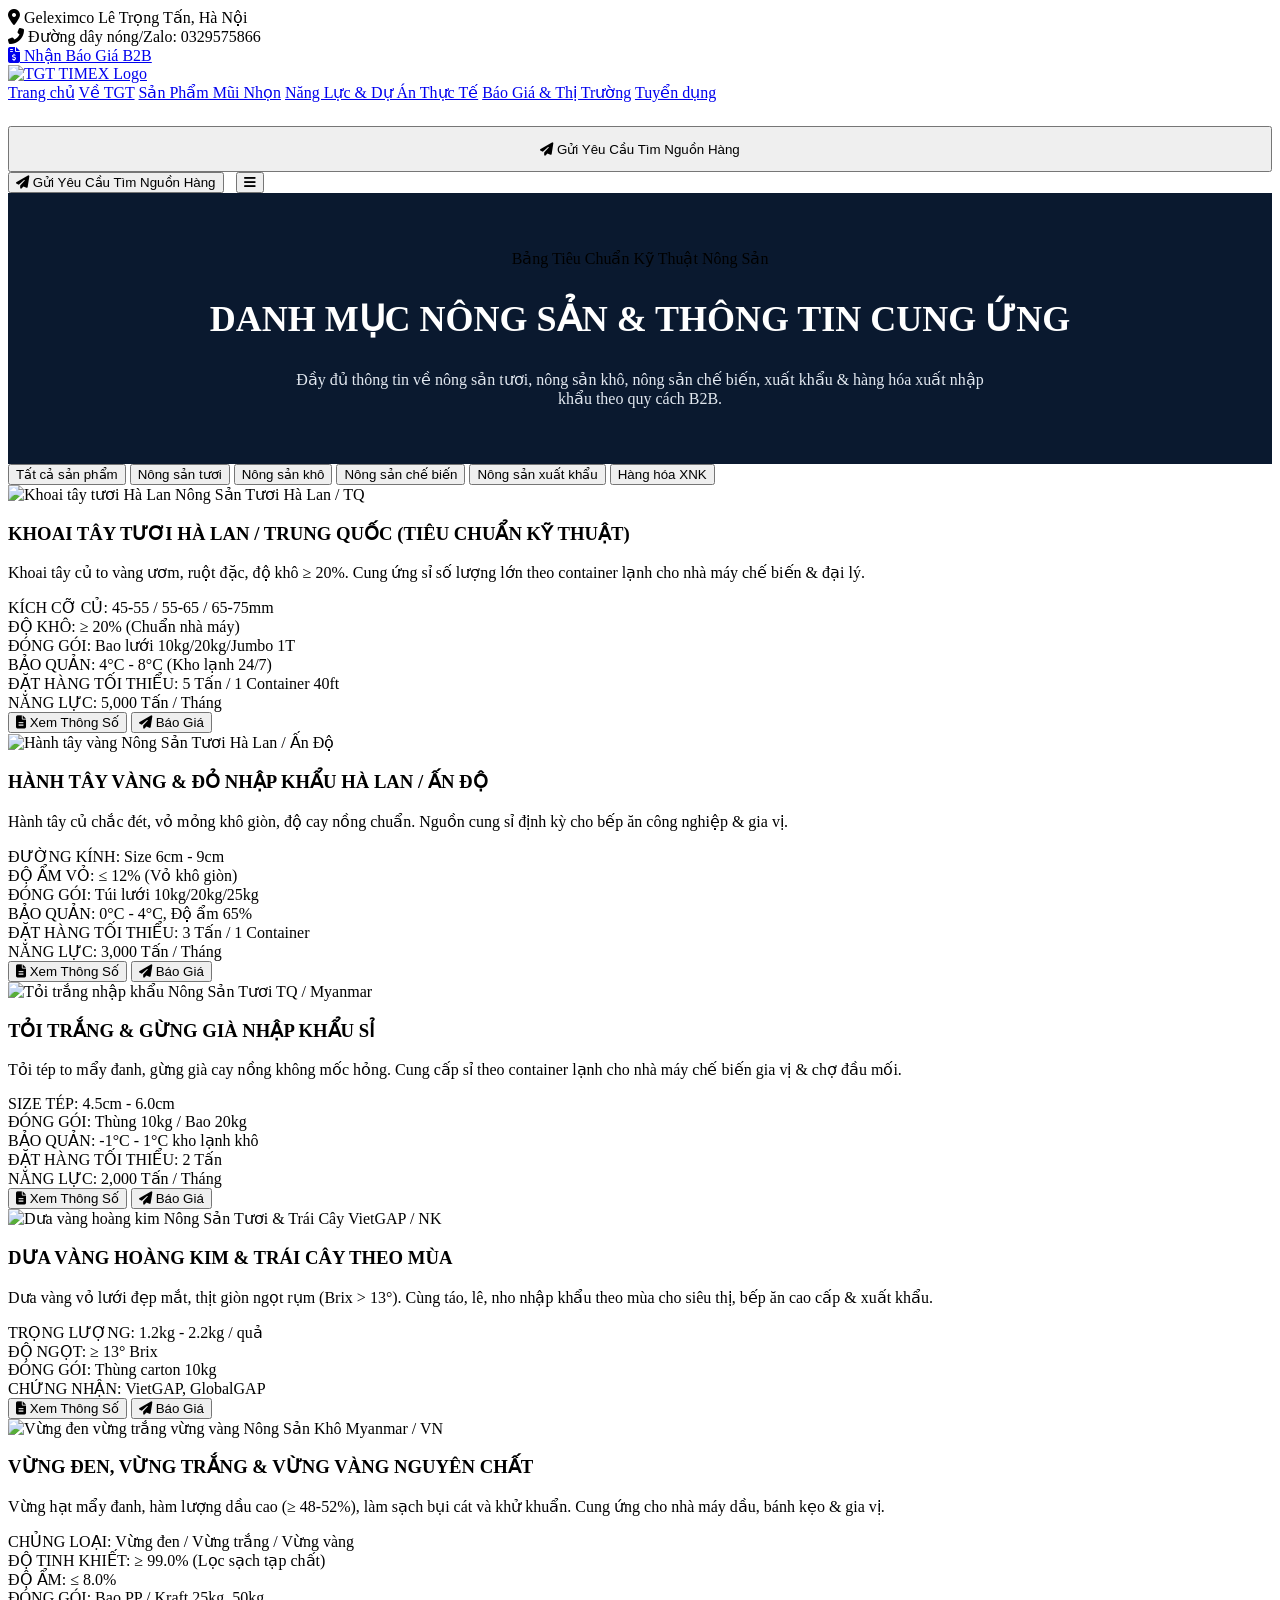
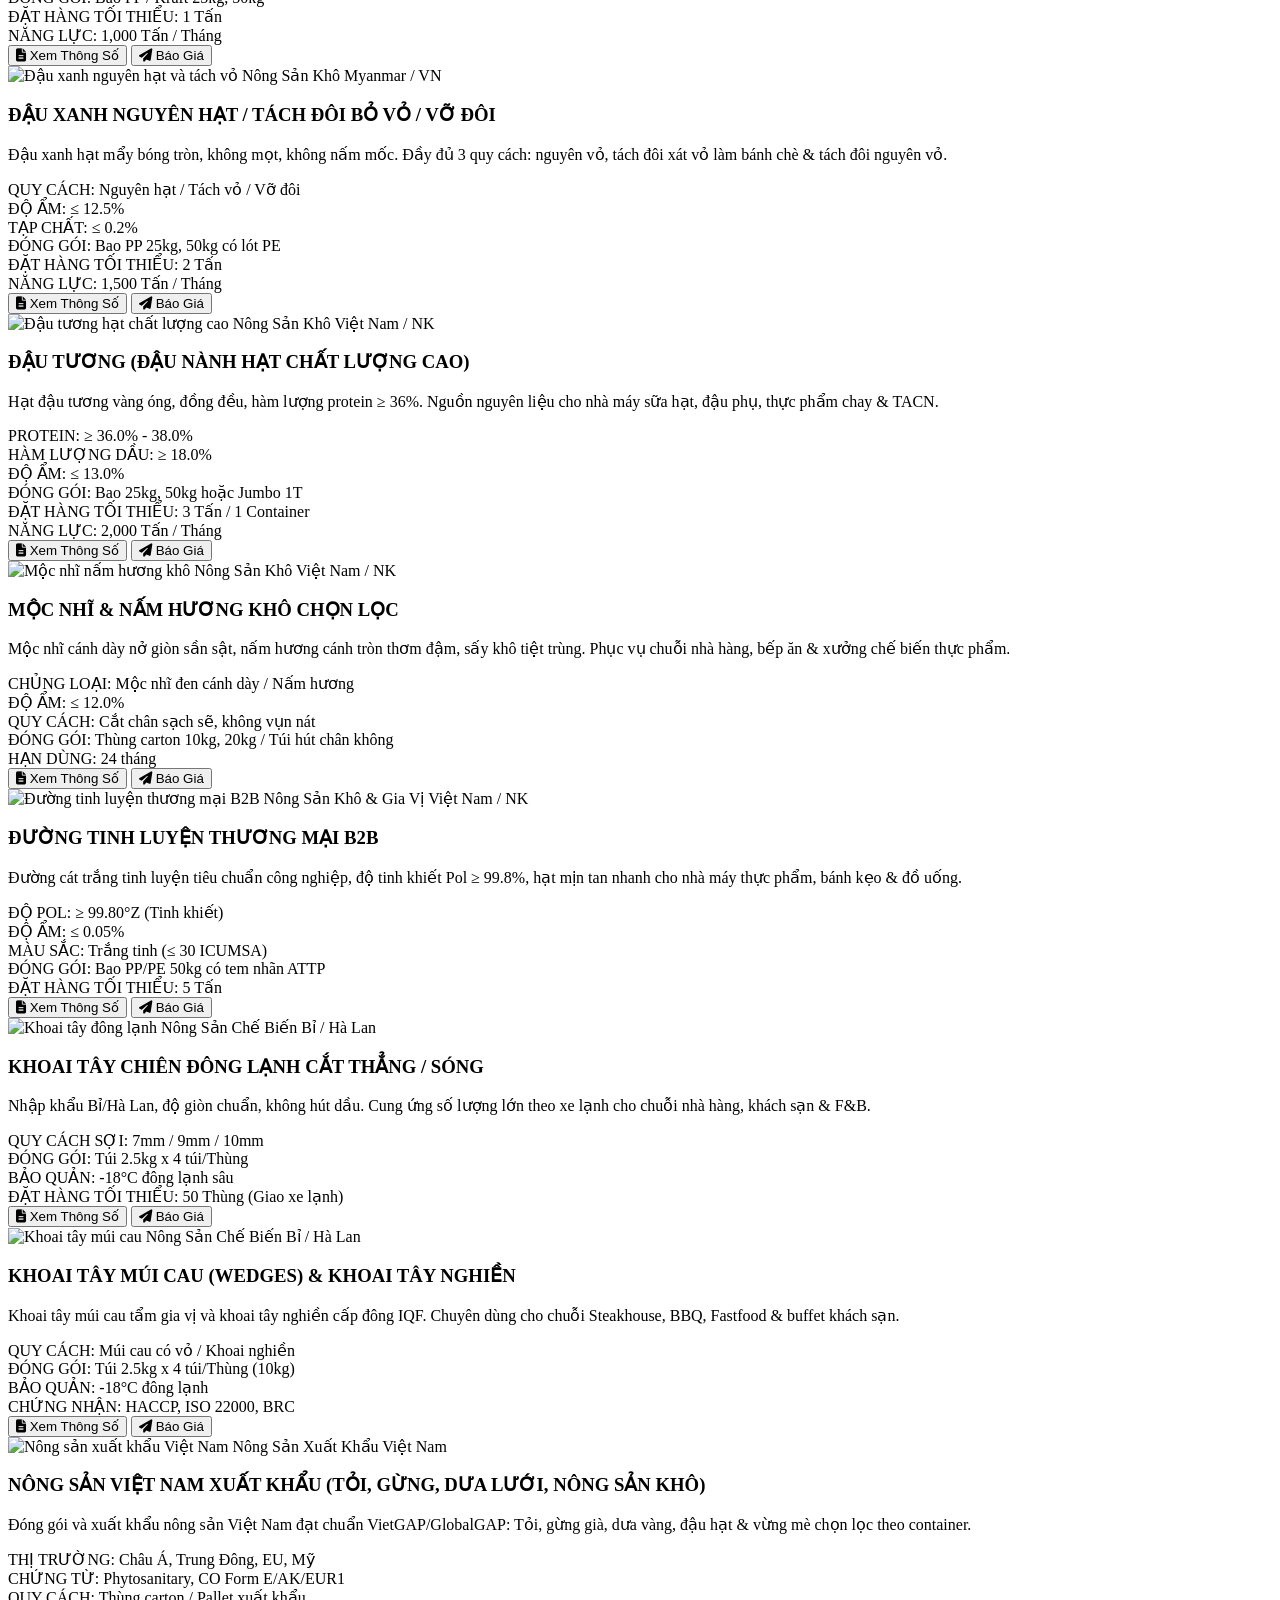
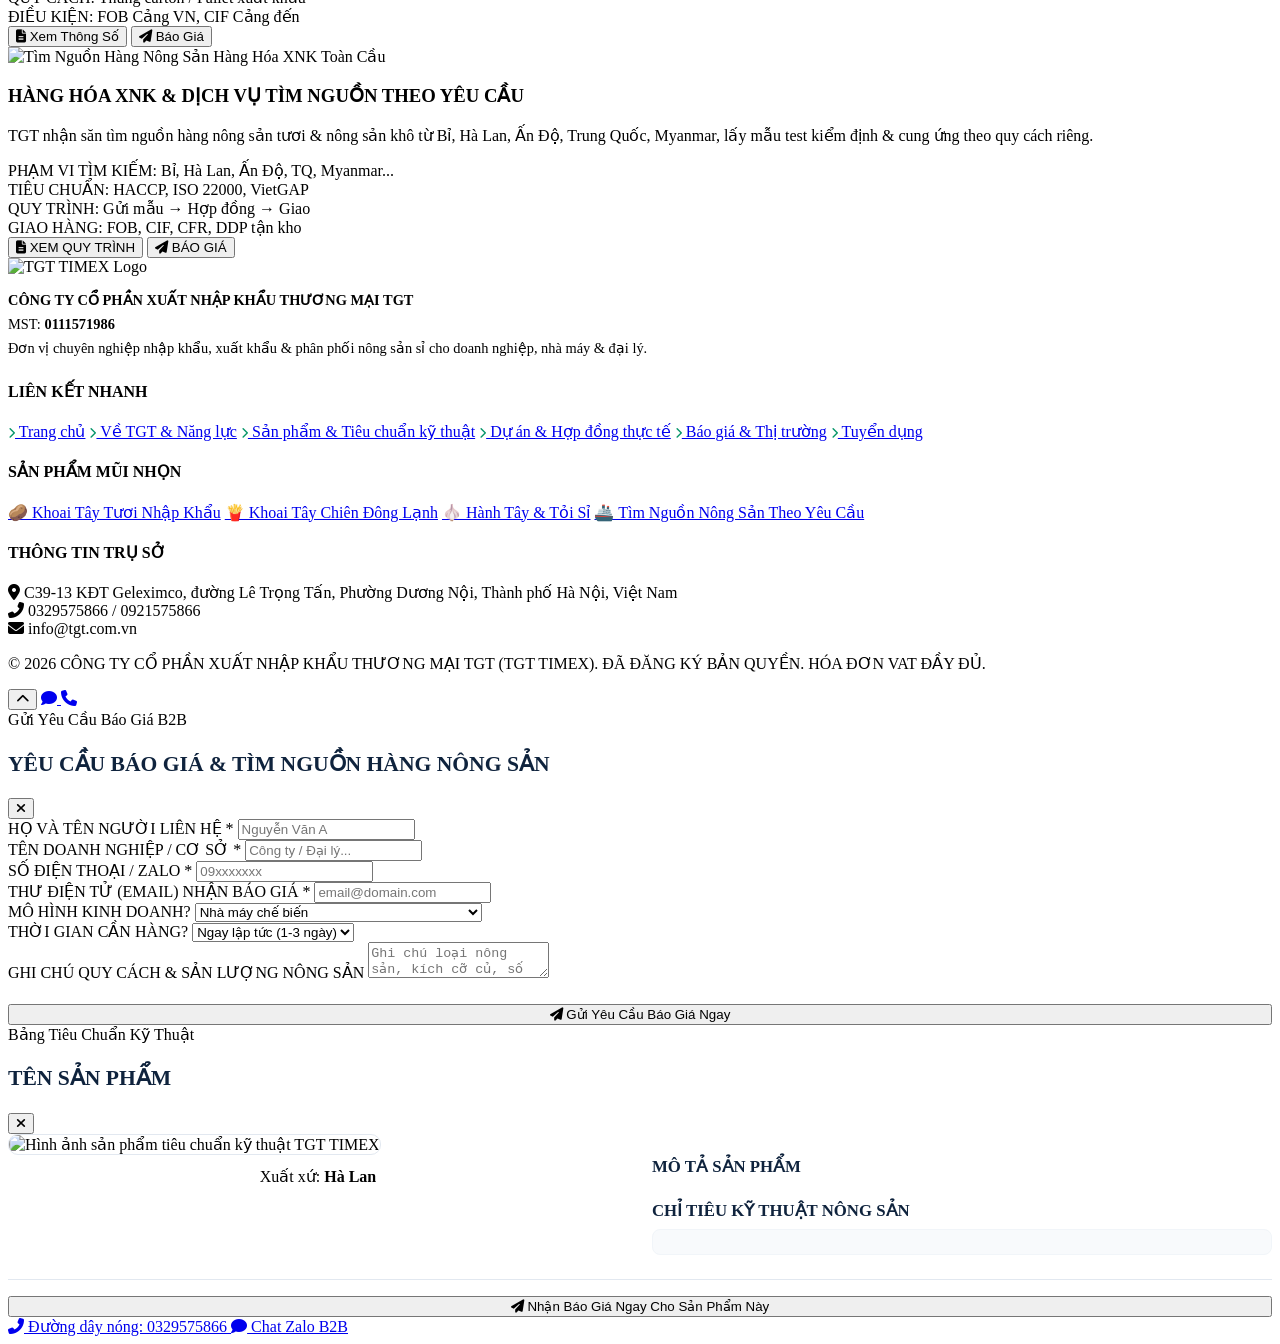
==== theme/san-pham.html @ a8a42fa1 "feat(branding): update official tax code 0111571986, company address, and bank account" ====
<!DOCTYPE html>
<html lang="vi">
<head>
    <meta charset="UTF-8">
    <meta name="viewport" content="width=device-width, initial-scale=1.0">
    <title>Danh mục nông sản B2B & Tiêu chuẩn kỹ thuật - TGT TIMEX</title>
    <meta name="description" content="Danh mục nông sản B2B TGT TIMEX: Khoai tây tươi Hà Lan/Trung Quốc, Khoai tây đông lạnh Bỉ, Hành tây Ấn Độ, Tỏi Myanmar & Dịch vụ tìm nguồn nông sản theo quy cách.">
    
    <!-- Google Fonts & FontAwesome -->
    <link rel="preconnect" href="https://fonts.googleapis.com">
    <link rel="preconnect" href="https://fonts.gstatic.com" crossorigin>
    <link href="https://fonts.googleapis.com/css2?family=Plus+Jakarta+Sans:wght@400;500;600;700;800&display=swap" rel="stylesheet">
    <link rel="stylesheet" href="https://cdnjs.cloudflare.com/ajax/libs/font-awesome/6.4.0/css/all.min.css">
    
    <link rel="stylesheet" href="assets/css/main.css?v=2.2.0">
</head>
<body>

        <!-- TOP ANNOUNCEMENT BAR -->
    <div class="top-bar">
        <div class="container">
            <div class="top-bar-info">
                <div class="top-bar-info-item">
                    <i class="fas fa-location-dot"></i>
                    <span>Geleximco Lê Trọng Tấn, Hà Nội</span>
                </div>
                <div class="top-bar-info-item">
                    <i class="fas fa-phone-alt"></i>
                    <span>Đường dây nóng/Zalo: 0329575866</span>
                </div>
            </div>
            <div class="top-bar-actions">
                <a href="#" class="top-bar-rfq-link trigger-rfq-modal">
                    <i class="fas fa-file-invoice-dollar"></i> Nhận Báo Giá B2B
                </a>
            </div>
        </div>
    </div>

    <!-- HEADER NAV -->
    <header class="header-nav">
        <div class="container">
            <div class="nav-wrapper">
                <a href="./" class="brand-logo">
                    <img src="assets/images/logo-tgt.png" alt="TGT TIMEX Logo" class="brand-logo-img">
                </a>

                <nav class="nav-menu">
                    <a href="./" class="nav-link">Trang chủ</a>
                    <a href="gioi-thieu.html" class="nav-link">Về TGT</a>
                    <a href="san-pham.html" class="nav-link active">Sản Phẩm Mũi Nhọn</a>
                    <a href="du-an.html" class="nav-link">Năng Lực & Dự Án Thực Tế</a>
                    <a href="tin-tuc.html" class="nav-link">Báo Giá & Thị Trường</a>
                    <a href="tuyen-dung.html" class="nav-link">Tuyển dụng</a>
                    <div class="mobile-only-btn" style="margin-top:1.5rem; width:100%;">
                        <button class="btn btn-primary trigger-rfq-modal" style="width:100%; padding:0.85rem;">
                            <i class="fas fa-paper-plane"></i> Gửi Yêu Cầu Tìm Nguồn Hàng
                        </button>
                    </div>
                </nav>

                <div class="nav-right-actions" style="display:flex; align-items:center; gap:0.75rem;">
                    <button class="btn btn-primary btn-sm trigger-rfq-modal">
                        <i class="fas fa-paper-plane"></i> Gửi Yêu Cầu Tìm Nguồn Hàng
                    </button>
                    <button class="mobile-toggle" aria-label="Open Menu">
                        <i class="fas fa-bars"></i>
                    </button>
                </div>
            </div>
        </div>
    </header>

    <!-- PAGE TITLE BANNER -->
    <section class="hero-section" style="padding:3.5rem 0; background-color:#0A192F;">
        <div class="hero-bg-overlay" style="opacity:0.4;"></div>
        <div class="container" style="position:relative; z-index:2; text-align:center;">
            <span class="badge badge-orange mb-2">Bảng Tiêu Chuẩn Kỹ Thuật Nông Sản</span>
            <h1 style="font-size:2.25rem; color:white;">DANH MỤC NÔNG SẢN & THÔNG TIN CUNG ỨNG</h1>
            <p style="color:#E2E8F0; max-width:720px; margin:0.5rem auto 0 auto;">Đầy đủ thông tin về nông sản tươi, nông sản khô, nông sản chế biến, xuất khẩu & hàng hóa xuất nhập khẩu theo quy cách B2B.</p>
        </div>
    </section>

    <!-- PRODUCT CATALOG WITH DATA SHEETS -->
    <section class="section-padding bg-white">
        <div class="container">
            <div class="filter-tabs">
                <button class="filter-btn active" data-filter="all">Tất cả sản phẩm</button>
                <button class="filter-btn" data-filter="nong-san-tuoi">Nông sản tươi</button>
                <button class="filter-btn" data-filter="nong-san-kho">Nông sản khô</button>
                <button class="filter-btn" data-filter="nong-san-che-bien">Nông sản chế biến</button>
                <button class="filter-btn" data-filter="nong-san-xuat-khau">Nông sản xuất khẩu</button>
                <button class="filter-btn" data-filter="hang-hoa-xnk">Hàng hóa XNK</button>
            </div>

            <div class="product-grid">
                <!-- Product 1: Khoai tây tươi -->
                <div class="product-card" data-category="nong-san-tuoi">
                    <div class="product-img-wrapper">
                        <img src="assets/images/fresh_produce.png" alt="Khoai tây tươi Hà Lan">
                        <span class="product-category-tag">Nông Sản Tươi</span>
                        <span class="product-origin-badge">Hà Lan / TQ</span>
                    </div>
                    <div class="product-content">
                        <h3 class="product-title">KHOAI TÂY TƯƠI HÀ LAN / TRUNG QUỐC (TIÊU CHUẨN KỸ THUẬT)</h3>
                        <p class="product-desc">Khoai tây củ to vàng ươm, ruột đặc, độ khô ≥ 20%. Cung ứng sỉ số lượng lớn theo container lạnh cho nhà máy chế biến & đại lý.</p>
                        
                        <div class="product-specs-list">
                            <div class="product-spec-item"><label>KÍCH CỠ CỦ:</label> <span>45-55 / 55-65 / 65-75mm</span></div>
                            <div class="product-spec-item"><label>ĐỘ KHÔ:</label> <span>≥ 20% (Chuẩn nhà máy)</span></div>
                            <div class="product-spec-item"><label>ĐÓNG GÓI:</label> <span>Bao lưới 10kg/20kg/Jumbo 1T</span></div>
                            <div class="product-spec-item"><label>BẢO QUẢN:</label> <span>4°C - 8°C (Kho lạnh 24/7)</span></div>
                            <div class="product-spec-item"><label>ĐẶT HÀNG TỐI THIỂU:</label> <span>5 Tấn / 1 Container 40ft</span></div>
                            <div class="product-spec-item"><label>NĂNG LỰC:</label> <span>5,000 Tấn / Tháng</span></div>
                        </div>

                        <div class="product-actions">
                            <button class="btn btn-outline-navy btn-sm btn-quickview" data-product="potato-fresh" style="flex:1;">
                                <i class="fas fa-file-lines"></i> Xem Thông Số
                            </button>
                            <button class="btn btn-primary btn-sm trigger-rfq-modal" data-product-name="Khoai Tây Tươi Hà Lan / Trung Quốc" style="flex:1;">
                                <i class="fas fa-paper-plane"></i> Báo Giá
                            </button>
                        </div>
                    </div>
                </div>

                <!-- Product 2: Hành tây -->
                <div class="product-card" data-category="nong-san-tuoi">
                    <div class="product-img-wrapper">
                        <img src="assets/images/fresh_produce.png" alt="Hành tây vàng">
                        <span class="product-category-tag">Nông Sản Tươi</span>
                        <span class="product-origin-badge">Hà Lan / Ấn Độ</span>
                    </div>
                    <div class="product-content">
                        <h3 class="product-title">HÀNH TÂY VÀNG & ĐỎ NHẬP KHẨU HÀ LAN / ẤN ĐỘ</h3>
                        <p class="product-desc">Hành tây củ chắc đét, vỏ mỏng khô giòn, độ cay nồng chuẩn. Nguồn cung sỉ định kỳ cho bếp ăn công nghiệp & gia vị.</p>
                        
                        <div class="product-specs-list">
                            <div class="product-spec-item"><label>ĐƯỜNG KÍNH:</label> <span>Size 6cm - 9cm</span></div>
                            <div class="product-spec-item"><label>ĐỘ ẨM VỎ:</label> <span>≤ 12% (Vỏ khô giòn)</span></div>
                            <div class="product-spec-item"><label>ĐÓNG GÓI:</label> <span>Túi lưới 10kg/20kg/25kg</span></div>
                            <div class="product-spec-item"><label>BẢO QUẢN:</label> <span>0°C - 4°C, Độ ẩm 65%</span></div>
                            <div class="product-spec-item"><label>ĐẶT HÀNG TỐI THIỂU:</label> <span>3 Tấn / 1 Container</span></div>
                            <div class="product-spec-item"><label>NĂNG LỰC:</label> <span>3,000 Tấn / Tháng</span></div>
                        </div>

                        <div class="product-actions">
                            <button class="btn btn-outline-navy btn-sm btn-quickview" data-product="onion-fresh" style="flex:1;">
                                <i class="fas fa-file-lines"></i> Xem Thông Số
                            </button>
                            <button class="btn btn-primary btn-sm trigger-rfq-modal" data-product-name="Hành Tây Vàng Hà Lan / Ấn Độ" style="flex:1;">
                                <i class="fas fa-paper-plane"></i> Báo Giá
                            </button>
                        </div>
                    </div>
                </div>

                <!-- Product 3: Tỏi & Gừng -->
                <div class="product-card" data-category="nong-san-tuoi">
                    <div class="product-img-wrapper">
                        <img src="assets/images/fresh_produce.png" alt="Tỏi trắng nhập khẩu">
                        <span class="product-category-tag">Nông Sản Tươi</span>
                        <span class="product-origin-badge">TQ / Myanmar</span>
                    </div>
                    <div class="product-content">
                        <h3 class="product-title">TỎI TRẮNG & GỪNG GIÀ NHẬP KHẨU SỈ</h3>
                        <p class="product-desc">Tỏi tép to mẩy đanh, gừng già cay nồng không mốc hỏng. Cung cấp sỉ theo container lạnh cho nhà máy chế biến gia vị & chợ đầu mối.</p>
                        
                        <div class="product-specs-list">
                            <div class="product-spec-item"><label>SIZE TÉP:</label> <span>4.5cm - 6.0cm</span></div>
                            <div class="product-spec-item"><label>ĐÓNG GÓI:</label> <span>Thùng 10kg / Bao 20kg</span></div>
                            <div class="product-spec-item"><label>BẢO QUẢN:</label> <span>-1°C - 1°C kho lạnh khô</span></div>
                            <div class="product-spec-item"><label>ĐẶT HÀNG TỐI THIỂU:</label> <span>2 Tấn</span></div>
                            <div class="product-spec-item"><label>NĂNG LỰC:</label> <span>2,000 Tấn / Tháng</span></div>
                        </div>

                        <div class="product-actions">
                            <button class="btn btn-outline-navy btn-sm btn-quickview" data-product="garlic-fresh" style="flex:1;">
                                <i class="fas fa-file-lines"></i> Xem Thông Số
                            </button>
                            <button class="btn btn-primary btn-sm trigger-rfq-modal" data-product-name="Tỏi Trắng & Gừng Già Sỉ" style="flex:1;">
                                <i class="fas fa-paper-plane"></i> Báo Giá
                            </button>
                        </div>
                    </div>
                </div>

                <!-- Product 4: Dưa vàng & Trái cây -->
                <div class="product-card" data-category="nong-san-tuoi">
                    <div class="product-img-wrapper">
                        <img src="assets/images/fresh_fruits.png" alt="Dưa vàng hoàng kim">
                        <span class="product-category-tag">Nông Sản Tươi & Trái Cây</span>
                        <span class="product-origin-badge">VietGAP / NK</span>
                    </div>
                    <div class="product-content">
                        <h3 class="product-title">DƯA VÀNG HOÀNG KIM & TRÁI CÂY THEO MÙA</h3>
                        <p class="product-desc">Dưa vàng vỏ lưới đẹp mắt, thịt giòn ngọt rụm (Brix > 13°). Cùng táo, lê, nho nhập khẩu theo mùa cho siêu thị, bếp ăn cao cấp & xuất khẩu.</p>
                        
                        <div class="product-specs-list">
                            <div class="product-spec-item"><label>TRỌNG LƯỢNG:</label> <span>1.2kg - 2.2kg / quả</span></div>
                            <div class="product-spec-item"><label>ĐỘ NGỌT:</label> <span>≥ 13° Brix</span></div>
                            <div class="product-spec-item"><label>ĐÓNG GÓI:</label> <span>Thùng carton 10kg</span></div>
                            <div class="product-spec-item"><label>CHỨNG NHẬN:</label> <span>VietGAP, GlobalGAP</span></div>
                        </div>

                        <div class="product-actions">
                            <button class="btn btn-outline-navy btn-sm btn-quickview" data-product="cantaloupe-fruit" style="flex:1;">
                                <i class="fas fa-file-lines"></i> Xem Thông Số
                            </button>
                            <button class="btn btn-primary btn-sm trigger-rfq-modal" data-product-name="Dưa Vàng & Trái Cây Nhập Khẩu" style="flex:1;">
                                <i class="fas fa-paper-plane"></i> Báo Giá
                            </button>
                        </div>
                    </div>
                </div>

                <!-- Product 5: Vừng Mè Khô -->
                <div class="product-card" data-category="nong-san-kho">
                    <div class="product-img-wrapper">
                        <img src="assets/images/dried_produce.png" alt="Vừng đen vừng trắng vừng vàng">
                        <span class="product-category-tag">Nông Sản Khô</span>
                        <span class="product-origin-badge">Myanmar / VN</span>
                    </div>
                    <div class="product-content">
                        <h3 class="product-title">VỪNG ĐEN, VỪNG TRẮNG & VỪNG VÀNG NGUYÊN CHẤT</h3>
                        <p class="product-desc">Vừng hạt mẩy đanh, hàm lượng dầu cao (≥ 48-52%), làm sạch bụi cát và khử khuẩn. Cung ứng cho nhà máy dầu, bánh kẹo & gia vị.</p>
                        
                        <div class="product-specs-list">
                            <div class="product-spec-item"><label>CHỦNG LOẠI:</label> <span>Vừng đen / Vừng trắng / Vừng vàng</span></div>
                            <div class="product-spec-item"><label>ĐỘ TINH KHIẾT:</label> <span>≥ 99.0% (Lọc sạch tạp chất)</span></div>
                            <div class="product-spec-item"><label>ĐỘ ẨM:</label> <span>≤ 8.0%</span></div>
                            <div class="product-spec-item"><label>ĐÓNG GÓI:</label> <span>Bao PP / Kraft 25kg, 50kg</span></div>
                            <div class="product-spec-item"><label>ĐẶT HÀNG TỐI THIỂU:</label> <span>1 Tấn</span></div>
                            <div class="product-spec-item"><label>NĂNG LỰC:</label> <span>1,000 Tấn / Tháng</span></div>
                        </div>

                        <div class="product-actions">
                            <button class="btn btn-outline-navy btn-sm btn-quickview" data-product="sesame-seeds" style="flex:1;">
                                <i class="fas fa-file-lines"></i> Xem Thông Số
                            </button>
                            <button class="btn btn-primary btn-sm trigger-rfq-modal" data-product-name="Vừng Đen, Vừng Trắng & Vừng Vàng" style="flex:1;">
                                <i class="fas fa-paper-plane"></i> Báo Giá
                            </button>
                        </div>
                    </div>
                </div>

                <!-- Product 6: Đậu Xanh -->
                <div class="product-card" data-category="nong-san-kho">
                    <div class="product-img-wrapper">
                        <img src="assets/images/dried_produce.png" alt="Đậu xanh nguyên hạt và tách vỏ">
                        <span class="product-category-tag">Nông Sản Khô</span>
                        <span class="product-origin-badge">Myanmar / VN</span>
                    </div>
                    <div class="product-content">
                        <h3 class="product-title">ĐẬU XANH NGUYÊN HẠT / TÁCH ĐÔI BỎ VỎ / VỠ ĐÔI</h3>
                        <p class="product-desc">Đậu xanh hạt mẩy bóng tròn, không mọt, không nấm mốc. Đầy đủ 3 quy cách: nguyên vỏ, tách đôi xát vỏ làm bánh chè & tách đôi nguyên vỏ.</p>
                        
                        <div class="product-specs-list">
                            <div class="product-spec-item"><label>QUY CÁCH:</label> <span>Nguyên hạt / Tách vỏ / Vỡ đôi</span></div>
                            <div class="product-spec-item"><label>ĐỘ ẨM:</label> <span>≤ 12.5%</span></div>
                            <div class="product-spec-item"><label>TẠP CHẤT:</label> <span>≤ 0.2%</span></div>
                            <div class="product-spec-item"><label>ĐÓNG GÓI:</label> <span>Bao PP 25kg, 50kg có lót PE</span></div>
                            <div class="product-spec-item"><label>ĐẶT HÀNG TỐI THIỂU:</label> <span>2 Tấn</span></div>
                            <div class="product-spec-item"><label>NĂNG LỰC:</label> <span>1,500 Tấn / Tháng</span></div>
                        </div>

                        <div class="product-actions">
                            <button class="btn btn-outline-navy btn-sm btn-quickview" data-product="mung-beans" style="flex:1;">
                                <i class="fas fa-file-lines"></i> Xem Thông Số
                            </button>
                            <button class="btn btn-primary btn-sm trigger-rfq-modal" data-product-name="Đậu Xanh Nguyên Hạt & Tách Vỏ" style="flex:1;">
                                <i class="fas fa-paper-plane"></i> Báo Giá
                            </button>
                        </div>
                    </div>
                </div>

                <!-- Product 7: Đậu Tương -->
                <div class="product-card" data-category="nong-san-kho">
                    <div class="product-img-wrapper">
                        <img src="assets/images/dried_produce.png" alt="Đậu tương hạt chất lượng cao">
                        <span class="product-category-tag">Nông Sản Khô</span>
                        <span class="product-origin-badge">Việt Nam / NK</span>
                    </div>
                    <div class="product-content">
                        <h3 class="product-title">ĐẬU TƯƠNG (ĐẬU NÀNH HẠT CHẤT LƯỢNG CAO)</h3>
                        <p class="product-desc">Hạt đậu tương vàng óng, đồng đều, hàm lượng protein ≥ 36%. Nguồn nguyên liệu cho nhà máy sữa hạt, đậu phụ, thực phẩm chay & TACN.</p>
                        
                        <div class="product-specs-list">
                            <div class="product-spec-item"><label>PROTEIN:</label> <span>≥ 36.0% - 38.0%</span></div>
                            <div class="product-spec-item"><label>HÀM LƯỢNG DẦU:</label> <span>≥ 18.0%</span></div>
                            <div class="product-spec-item"><label>ĐỘ ẨM:</label> <span>≤ 13.0%</span></div>
                            <div class="product-spec-item"><label>ĐÓNG GÓI:</label> <span>Bao 25kg, 50kg hoặc Jumbo 1T</span></div>
                            <div class="product-spec-item"><label>ĐẶT HÀNG TỐI THIỂU:</label> <span>3 Tấn / 1 Container</span></div>
                            <div class="product-spec-item"><label>NĂNG LỰC:</label> <span>2,000 Tấn / Tháng</span></div>
                        </div>

                        <div class="product-actions">
                            <button class="btn btn-outline-navy btn-sm btn-quickview" data-product="soybeans" style="flex:1;">
                                <i class="fas fa-file-lines"></i> Xem Thông Số
                            </button>
                            <button class="btn btn-primary btn-sm trigger-rfq-modal" data-product-name="Đậu Tương / Đậu Nành Hạt" style="flex:1;">
                                <i class="fas fa-paper-plane"></i> Báo Giá
                            </button>
                        </div>
                    </div>
                </div>

                <!-- Product 8: Mộc Nhĩ & Nấm Hương -->
                <div class="product-card" data-category="nong-san-kho">
                    <div class="product-img-wrapper">
                        <img src="assets/images/dried_produce.png" alt="Mộc nhĩ nấm hương khô">
                        <span class="product-category-tag">Nông Sản Khô</span>
                        <span class="product-origin-badge">Việt Nam / NK</span>
                    </div>
                    <div class="product-content">
                        <h3 class="product-title">MỘC NHĨ & NẤM HƯƠNG KHÔ CHỌN LỌC</h3>
                        <p class="product-desc">Mộc nhĩ cánh dày nở giòn sần sật, nấm hương cánh tròn thơm đậm, sấy khô tiệt trùng. Phục vụ chuỗi nhà hàng, bếp ăn & xưởng chế biến thực phẩm.</p>
                        
                        <div class="product-specs-list">
                            <div class="product-spec-item"><label>CHỦNG LOẠI:</label> <span>Mộc nhĩ đen cánh dày / Nấm hương</span></div>
                            <div class="product-spec-item"><label>ĐỘ ẨM:</label> <span>≤ 12.0%</span></div>
                            <div class="product-spec-item"><label>QUY CÁCH:</label> <span>Cắt chân sạch sẽ, không vụn nát</span></div>
                            <div class="product-spec-item"><label>ĐÓNG GÓI:</label> <span>Thùng carton 10kg, 20kg / Túi hút chân không</span></div>
                            <div class="product-spec-item"><label>HẠN DÙNG:</label> <span>24 tháng</span></div>
                        </div>

                        <div class="product-actions">
                            <button class="btn btn-outline-navy btn-sm btn-quickview" data-product="dried-mushrooms" style="flex:1;">
                                <i class="fas fa-file-lines"></i> Xem Thông Số
                            </button>
                            <button class="btn btn-primary btn-sm trigger-rfq-modal" data-product-name="Mộc Nhĩ & Nấm Hương Khô" style="flex:1;">
                                <i class="fas fa-paper-plane"></i> Báo Giá
                            </button>
                        </div>
                    </div>
                </div>

                <!-- Product 9: Đường tinh luyện -->
                <div class="product-card" data-category="nong-san-kho">
                    <div class="product-img-wrapper">
                        <img src="assets/images/dried_produce.png" alt="Đường tinh luyện thương mại B2B">
                        <span class="product-category-tag">Nông Sản Khô & Gia Vị</span>
                        <span class="product-origin-badge">Việt Nam / NK</span>
                    </div>
                    <div class="product-content">
                        <h3 class="product-title">ĐƯỜNG TINH LUYỆN THƯƠNG MẠI B2B</h3>
                        <p class="product-desc">Đường cát trắng tinh luyện tiêu chuẩn công nghiệp, độ tinh khiết Pol ≥ 99.8%, hạt mịn tan nhanh cho nhà máy thực phẩm, bánh kẹo & đồ uống.</p>
                        
                        <div class="product-specs-list">
                            <div class="product-spec-item"><label>ĐỘ POL:</label> <span>≥ 99.80°Z (Tinh khiết)</span></div>
                            <div class="product-spec-item"><label>ĐỘ ẨM:</label> <span>≤ 0.05%</span></div>
                            <div class="product-spec-item"><label>MÀU SẮC:</label> <span>Trắng tinh (≤ 30 ICUMSA)</span></div>
                            <div class="product-spec-item"><label>ĐÓNG GÓI:</label> <span>Bao PP/PE 50kg có tem nhãn ATTP</span></div>
                            <div class="product-spec-item"><label>ĐẶT HÀNG TỐI THIỂU:</label> <span>5 Tấn</span></div>
                        </div>

                        <div class="product-actions">
                            <button class="btn btn-outline-navy btn-sm btn-quickview" data-product="refined-sugar" style="flex:1;">
                                <i class="fas fa-file-lines"></i> Xem Thông Số
                            </button>
                            <button class="btn btn-primary btn-sm trigger-rfq-modal" data-product-name="Đường Tinh Luyện B2B" style="flex:1;">
                                <i class="fas fa-paper-plane"></i> Báo Giá
                            </button>
                        </div>
                    </div>
                </div>

                <!-- Product 10: Khoai tây chiên đông lạnh -->
                <div class="product-card" data-category="nong-san-che-bien">
                    <div class="product-img-wrapper">
                        <img src="assets/images/processed_potatoes.png" alt="Khoai tây đông lạnh">
                        <span class="product-category-tag">Nông Sản Chế Biến</span>
                        <span class="product-origin-badge">Bỉ / Hà Lan</span>
                    </div>
                    <div class="product-content">
                        <h3 class="product-title">KHOAI TÂY CHIÊN ĐÔNG LẠNH CẮT THẲNG / SÓNG</h3>
                        <p class="product-desc">Nhập khẩu Bỉ/Hà Lan, độ giòn chuẩn, không hút dầu. Cung ứng số lượng lớn theo xe lạnh cho chuỗi nhà hàng, khách sạn & F&B.</p>
                        
                        <div class="product-specs-list">
                            <div class="product-spec-item"><label>QUY CÁCH SỢI:</label> <span>7mm / 9mm / 10mm</span></div>
                            <div class="product-spec-item"><label>ĐÓNG GÓI:</label> <span>Túi 2.5kg x 4 túi/Thùng</span></div>
                            <div class="product-spec-item"><label>BẢO QUẢN:</label> <span>-18°C đông lạnh sâu</span></div>
                            <div class="product-spec-item"><label>ĐẶT HÀNG TỐI THIỂU:</label> <span>50 Thùng (Giao xe lạnh)</span></div>
                        </div>

                        <div class="product-actions">
                            <button class="btn btn-outline-navy btn-sm btn-quickview" data-product="french-fries" style="flex:1;">
                                <i class="fas fa-file-lines"></i> Xem Thông Số
                            </button>
                            <button class="btn btn-primary btn-sm trigger-rfq-modal" data-product-name="Khoai Tây Chiên Đông Lạnh" style="flex:1;">
                                <i class="fas fa-paper-plane"></i> Báo Giá
                            </button>
                        </div>
                    </div>
                </div>

                <!-- Product 11: Khoai tây múi cau & nghiền -->
                <div class="product-card" data-category="nong-san-che-bien">
                    <div class="product-img-wrapper">
                        <img src="assets/images/processed_potatoes.png" alt="Khoai tây múi cau">
                        <span class="product-category-tag">Nông Sản Chế Biến</span>
                        <span class="product-origin-badge">Bỉ / Hà Lan</span>
                    </div>
                    <div class="product-content">
                        <h3 class="product-title">KHOAI TÂY MÚI CAU (WEDGES) & KHOAI TÂY NGHIỀN</h3>
                        <p class="product-desc">Khoai tây múi cau tẩm gia vị và khoai tây nghiền cấp đông IQF. Chuyên dùng cho chuỗi Steakhouse, BBQ, Fastfood & buffet khách sạn.</p>
                        
                        <div class="product-specs-list">
                            <div class="product-spec-item"><label>QUY CÁCH:</label> <span>Múi cau có vỏ / Khoai nghiền</span></div>
                            <div class="product-spec-item"><label>ĐÓNG GÓI:</label> <span>Túi 2.5kg x 4 túi/Thùng (10kg)</span></div>
                            <div class="product-spec-item"><label>BẢO QUẢN:</label> <span>-18°C đông lạnh</span></div>
                            <div class="product-spec-item"><label>CHỨNG NHẬN:</label> <span>HACCP, ISO 22000, BRC</span></div>
                        </div>

                        <div class="product-actions">
                            <button class="btn btn-outline-navy btn-sm btn-quickview" data-product="potato-wedges" style="flex:1;">
                                <i class="fas fa-file-lines"></i> Xem Thông Số
                            </button>
                            <button class="btn btn-primary btn-sm trigger-rfq-modal" data-product-name="Khoai Tây Múi Cau & Nghiền" style="flex:1;">
                                <i class="fas fa-paper-plane"></i> Báo Giá
                            </button>
                        </div>
                    </div>
                </div>

                <!-- Product 12: Nông sản xuất khẩu -->
                <div class="product-card" data-category="nong-san-xuat-khau">
                    <div class="product-img-wrapper">
                        <img src="assets/images/fresh_fruits.png" alt="Nông sản xuất khẩu Việt Nam">
                        <span class="product-category-tag">Nông Sản Xuất Khẩu</span>
                        <span class="product-origin-badge">Việt Nam</span>
                    </div>
                    <div class="product-content">
                        <h3 class="product-title">NÔNG SẢN VIỆT NAM XUẤT KHẨU (TỎI, GỪNG, DƯA LƯỚI, NÔNG SẢN KHÔ)</h3>
                        <p class="product-desc">Đóng gói và xuất khẩu nông sản Việt Nam đạt chuẩn VietGAP/GlobalGAP: Tỏi, gừng già, dưa vàng, đậu hạt & vừng mè chọn lọc theo container.</p>
                        
                        <div class="product-specs-list">
                            <div class="product-spec-item"><label>THỊ TRƯỜNG:</label> <span>Châu Á, Trung Đông, EU, Mỹ</span></div>
                            <div class="product-spec-item"><label>CHỨNG TỪ:</label> <span>Phytosanitary, CO Form E/AK/EUR1</span></div>
                            <div class="product-spec-item"><label>QUY CÁCH:</label> <span>Thùng carton / Pallet xuất khẩu</span></div>
                            <div class="product-spec-item"><label>ĐIỀU KIỆN:</label> <span>FOB Cảng VN, CIF Cảng đến</span></div>
                        </div>

                        <div class="product-actions">
                            <button class="btn btn-outline-navy btn-sm btn-quickview" data-product="vn-export-produce" style="flex:1;">
                                <i class="fas fa-file-lines"></i> Xem Thông Số
                            </button>
                            <button class="btn btn-primary btn-sm trigger-rfq-modal" data-product-name="Nông Sản Việt Nam Xuất Khẩu" style="flex:1;">
                                <i class="fas fa-paper-plane"></i> Báo Giá
                            </button>
                        </div>
                    </div>
                </div>

                <!-- Product 13: Hàng Hóa XNK & Tìm Nguồn -->
                <div class="product-card" data-category="hang-hoa-xnk">
                    <div class="product-img-wrapper">
                        <img src="assets/images/cold_storage_warehouse.png" alt="Tìm Nguồn Hàng Nông Sản">
                        <span class="product-category-tag">Hàng Hóa XNK</span>
                        <span class="product-origin-badge">Toàn Cầu</span>
                    </div>
                    <div class="product-content">
                        <h3 class="product-title">HÀNG HÓA XNK & DỊCH VỤ TÌM NGUỒN THEO YÊU CẦU</h3>
                        <p class="product-desc">TGT nhận săn tìm nguồn hàng nông sản tươi & nông sản khô từ Bỉ, Hà Lan, Ấn Độ, Trung Quốc, Myanmar, lấy mẫu test kiểm định & cung ứng theo quy cách riêng.</p>
                        
                        <div class="product-specs-list">
                            <div class="product-spec-item"><label>PHẠM VI TÌM KIẾM:</label> <span>Bỉ, Hà Lan, Ấn Độ, TQ, Myanmar...</span></div>
                            <div class="product-spec-item"><label>TIÊU CHUẨN:</label> <span>HACCP, ISO 22000, VietGAP</span></div>
                            <div class="product-spec-item"><label>QUY TRÌNH:</label> <span>Gửi mẫu → Hợp đồng → Giao</span></div>
                            <div class="product-spec-item"><label>GIAO HÀNG:</label> <span>FOB, CIF, CFR, DDP tận kho</span></div>
                        </div>

                        <div class="product-actions">
                            <button class="btn btn-outline-navy btn-sm btn-quickview" data-product="sourcing-b2b" style="flex:1;">
                                <i class="fas fa-file-lines"></i> XEM QUY TRÌNH
                            </button>
                            <button class="btn btn-primary btn-sm trigger-rfq-modal" data-product-name="Tìm Nguồn Nông Sản Theo Yêu Cầu" style="flex:1;">
                                <i class="fas fa-paper-plane"></i> BÁO GIÁ
                            </button>
                        </div>
                    </div>
                </div>
            </div>
        </div>
    </section>

    <!-- FOOTER -->
    <footer class="footer">
        <div class="container">
            <div class="footer-grid">
                <div class="footer-col">
                    <div class="brand-logo mb-3">
                        <img src="assets/images/logo-tgt.png" alt="TGT TIMEX Logo" class="brand-logo-img footer-logo-img">
                    </div>
                    <p style="margin-top:0.85rem; font-size:0.9rem; line-height:1.65;">
                        <strong>CÔNG TY CỔ PHẦN XUẤT NHẬP KHẨU THƯƠNG MẠI TGT</strong><br>
                        MST: <strong>0111571986</strong><br>
                        Đơn vị chuyên nghiệp nhập khẩu, xuất khẩu & phân phối nông sản sỉ cho doanh nghiệp, nhà máy & đại lý.
                    </p>
                </div>

                <div class="footer-col">
                    <h4>LIÊN KẾT NHANH</h4>
                    <div class="footer-links">
                        <a href="./"><i class="fas fa-chevron-right" style="font-size:0.7rem; color:#059669;"></i> Trang chủ</a>
                        <a href="gioi-thieu.html"><i class="fas fa-chevron-right" style="font-size:0.7rem; color:#059669;"></i> Về TGT & Năng lực</a>
                        <a href="san-pham.html"><i class="fas fa-chevron-right" style="font-size:0.7rem; color:#059669;"></i> Sản phẩm & Tiêu chuẩn kỹ thuật</a>
                        <a href="du-an.html"><i class="fas fa-chevron-right" style="font-size:0.7rem; color:#059669;"></i> Dự án & Hợp đồng thực tế</a>
                        <a href="tin-tuc.html"><i class="fas fa-chevron-right" style="font-size:0.7rem; color:#059669;"></i> Báo giá & Thị trường</a>
                        <a href="tuyen-dung.html"><i class="fas fa-chevron-right" style="font-size:0.7rem; color:#059669;"></i> Tuyển dụng</a>
                    </div>
                </div>

                <div class="footer-col">
                    <h4>SẢN PHẨM MŨI NHỌN</h4>
                    <div class="footer-links">
                        <a href="san-pham.html">🥔 Khoai Tây Tươi Nhập Khẩu</a>
                        <a href="san-pham.html">🍟 Khoai Tây Chiên Đông Lạnh</a>
                        <a href="san-pham.html">🧄 Hành Tây & Tỏi Sỉ</a>
                        <a href="san-pham.html">🚢 Tìm Nguồn Nông Sản Theo Yêu Cầu</a>
                    </div>
                </div>

                <div class="footer-col">
                    <h4>THÔNG TIN TRỤ SỞ</h4>
                    <div class="footer-info-list">
                        <div class="footer-info-item">
                            <i class="fas fa-location-dot"></i>
                            <span>C39-13 KĐT Geleximco, đường Lê Trọng Tấn, Phường Dương Nội, Thành phố Hà Nội, Việt Nam</span>
                        </div>
                        <div class="footer-info-item">
                            <i class="fas fa-phone-alt"></i>
                            <span>0329575866 / 0921575866</span>
                        </div>
                        <div class="footer-info-item">
                            <i class="fas fa-envelope"></i>
                            <span>info@tgt.com.vn</span>
                        </div>
                    </div>
                </div>
            </div>
        </div>

        <div class="copyright-bar">
            <div class="container">
                <p>© 2026 CÔNG TY CỔ PHẦN XUẤT NHẬP KHẨU THƯƠNG MẠI TGT (TGT TIMEX). ĐÃ ĐĂNG KÝ BẢN QUYỀN. HÓA ĐƠN VAT ĐẦY ĐỦ.</p>
            </div>
        </div>
    </footer>

    <!-- FLOATING WIDGET -->
    <div class="floating-contact">
        <button id="backToTopBtn" class="float-btn float-backtotop" title="Về Đầu Trang">
            <i class="fas fa-chevron-up"></i>
        </button>
        <a href="https://zalo.me/0921575866" target="_blank" class="float-btn float-zalo" title="Chat Zalo 0921575866">
            <i class="fas fa-comment"></i>
        </a>
        <a href="tel:0329575866" class="float-btn float-phone" title="Gọi đường dây nóng 0329575866">
            <i class="fas fa-phone"></i>
        </a>
    </div>

    <!-- RFQ MODAL -->
    <div class="modal-overlay" id="rfqModal">
        <div class="modal-card">
            <div class="modal-header">
                <div>
                    <span class="badge badge-orange mb-1">Gửi Yêu Cầu Báo Giá B2B</span>
                    <h3 style="font-size:1.35rem; color:#0F233D;">YÊU CẦU BÁO GIÁ & TÌM NGUỒN HÀNG NÔNG SẢN</h3>
                </div>
                <button class="modal-close"><i class="fas fa-xmark"></i></button>
            </div>
            <div class="modal-body">
                <form>
                    <div class="form-grid">
                        <div class="form-group">
                            <label>HỌ VÀ TÊN NGƯỜI LIÊN HỆ *</label>
                            <input type="text" class="form-control" placeholder="Nguyễn Văn A" required>
                        </div>
                        <div class="form-group">
                            <label>TÊN DOANH NGHIỆP / CƠ SỞ *</label>
                            <input type="text" class="form-control" placeholder="Công ty / Đại lý..." required>
                        </div>
                        <div class="form-group">
                            <label>SỐ ĐIỆN THOẠI / ZALO *</label>
                            <input type="tel" class="form-control" placeholder="09xxxxxxx" required>
                        </div>
                        <div class="form-group">
                            <label>THƯ ĐIỆN TỬ (EMAIL) NHẬN BÁO GIÁ *</label>
                            <input type="email" class="form-control" placeholder="email@domain.com" required>
                        </div>
                        <div class="form-group">
                            <label>MÔ HÌNH KINH DOANH?</label>
                            <select class="form-control">
                                <option value="nhamay">Nhà máy chế biến</option>
                                <option value="daily">Chợ đầu mối / Đại lý sỉ</option>
                                <option value="horeca">Nhà hàng, Khách sạn & Ẩm thực (HORECA)</option>
                                <option value="bepan">Bếp ăn công nghiệp</option>
                                <option value="sieuthi">Siêu thị / Bán lẻ</option>
                                <option value="xnk">Doanh nghiệp XNK</option>
                            </select>
                        </div>
                        <div class="form-group">
                            <label>THỜI GIAN CẦN HÀNG?</label>
                            <select class="form-control">
                                <option value="ngay">Ngay lập tức (1-3 ngày)</option>
                                <option value="tuan">Trong 1-7 ngày</option>
                                <option value="thang">Trong 7-30 ngày</option>
                                <option value="daihan">Hợp đồng dài hạn</option>
                            </select>
                        </div>
                        <div class="form-group full-width">
                            <label>GHI CHÚ QUY CÁCH & SẢN LƯỢNG NÔNG SẢN</label>
                            <textarea class="form-control" placeholder="Ghi chú loại nông sản, kích cỡ củ, số lượng tấn/container cần..."></textarea>
                        </div>
                    </div>
                    <div style="margin-top:1.35rem; text-align:center;">
                        <button type="submit" class="btn btn-navy btn-lg" style="width:100%;">
                            <i class="fas fa-paper-plane"></i> Gửi Yêu Cầu Báo Giá Ngay
                        </button>
                    </div>
                </form>
            </div>
        </div>
    </div>

    <!-- PRODUCT DETAIL DATA SHEET MODAL -->
    <div class="modal-overlay" id="productDetailModal">
        <div class="modal-card">
            <div class="modal-header">
                <div>
                    <span class="badge badge-green mb-1" id="modalProdCategory">Bảng Tiêu Chuẩn Kỹ Thuật</span>
                    <h3 style="font-size:1.35rem; color:#0F233D;" id="modalProdTitle">TÊN SẢN PHẨM</h3>
                </div>
                <button class="modal-close"><i class="fas fa-xmark"></i></button>
            </div>
            <div class="modal-body">
                <div style="display:grid; grid-template-columns: 1fr 1fr; gap:1.5rem; align-items:start;">
                    <div>
                        <img id="modalProdImg" src="" alt="Hình ảnh sản phẩm tiêu chuẩn kỹ thuật TGT TIMEX" style="width:100%; border-radius:10px; border:1px solid #E2E8F0;">
                        <div style="margin-top:0.75rem; text-align:center;">
                            <span class="badge badge-navy">Xuất xứ: <strong id="modalProdOrigin">Hà Lan</strong></span>
                        </div>
                    </div>
                    <div>
                        <h4 style="font-size:1.05rem; color:#0F233D; margin-bottom:0.5rem;">MÔ TẢ SẢN PHẨM</h4>
                        <p style="font-size:0.9rem; color:#475569; line-height:1.6; margin-bottom:1rem;" id="modalProdDesc"></p>
                        
                        <h4 style="font-size:1.05rem; color:#0F233D; margin-bottom:0.5rem;">CHỈ TIÊU KỸ THUẬT NÔNG SẢN</h4>
                        <div id="modalProdSpecs" style="background:#F8FAFC; border:1px solid #F1F5F9; border-radius:8px; padding:0.75rem; font-size:0.875rem;"></div>
                    </div>
                </div>

                <div style="margin-top:1.5rem; text-align:center; padding-top:1rem; border-top:1px solid #E2E8F0;">
                    <button class="btn btn-primary btn-lg trigger-rfq-modal" style="width:100%;">
                        <i class="fas fa-paper-plane"></i> Nhận Báo Giá Ngay Cho Sản Phẩm Này
                    </button>
                </div>
            </div>
        </div>
    </div>

    <script src="assets/js/main.js?v=2.2.0"></script>

    <!-- MOBILE STICKY BOTTOM BAR -->
    <div class="mobile-bottom-bar">
        <a href="tel:0329575866" class="mobile-bottom-btn mobile-btn-call">
            <i class="fas fa-phone-alt"></i> Đường dây nóng: 0329575866
        </a>
        <a href="https://zalo.me/0921575866" target="_blank" class="mobile-bottom-btn mobile-btn-zalo">
            <i class="fas fa-comment"></i> Chat Zalo B2B
        </a>
    </div>
</body>
</html>
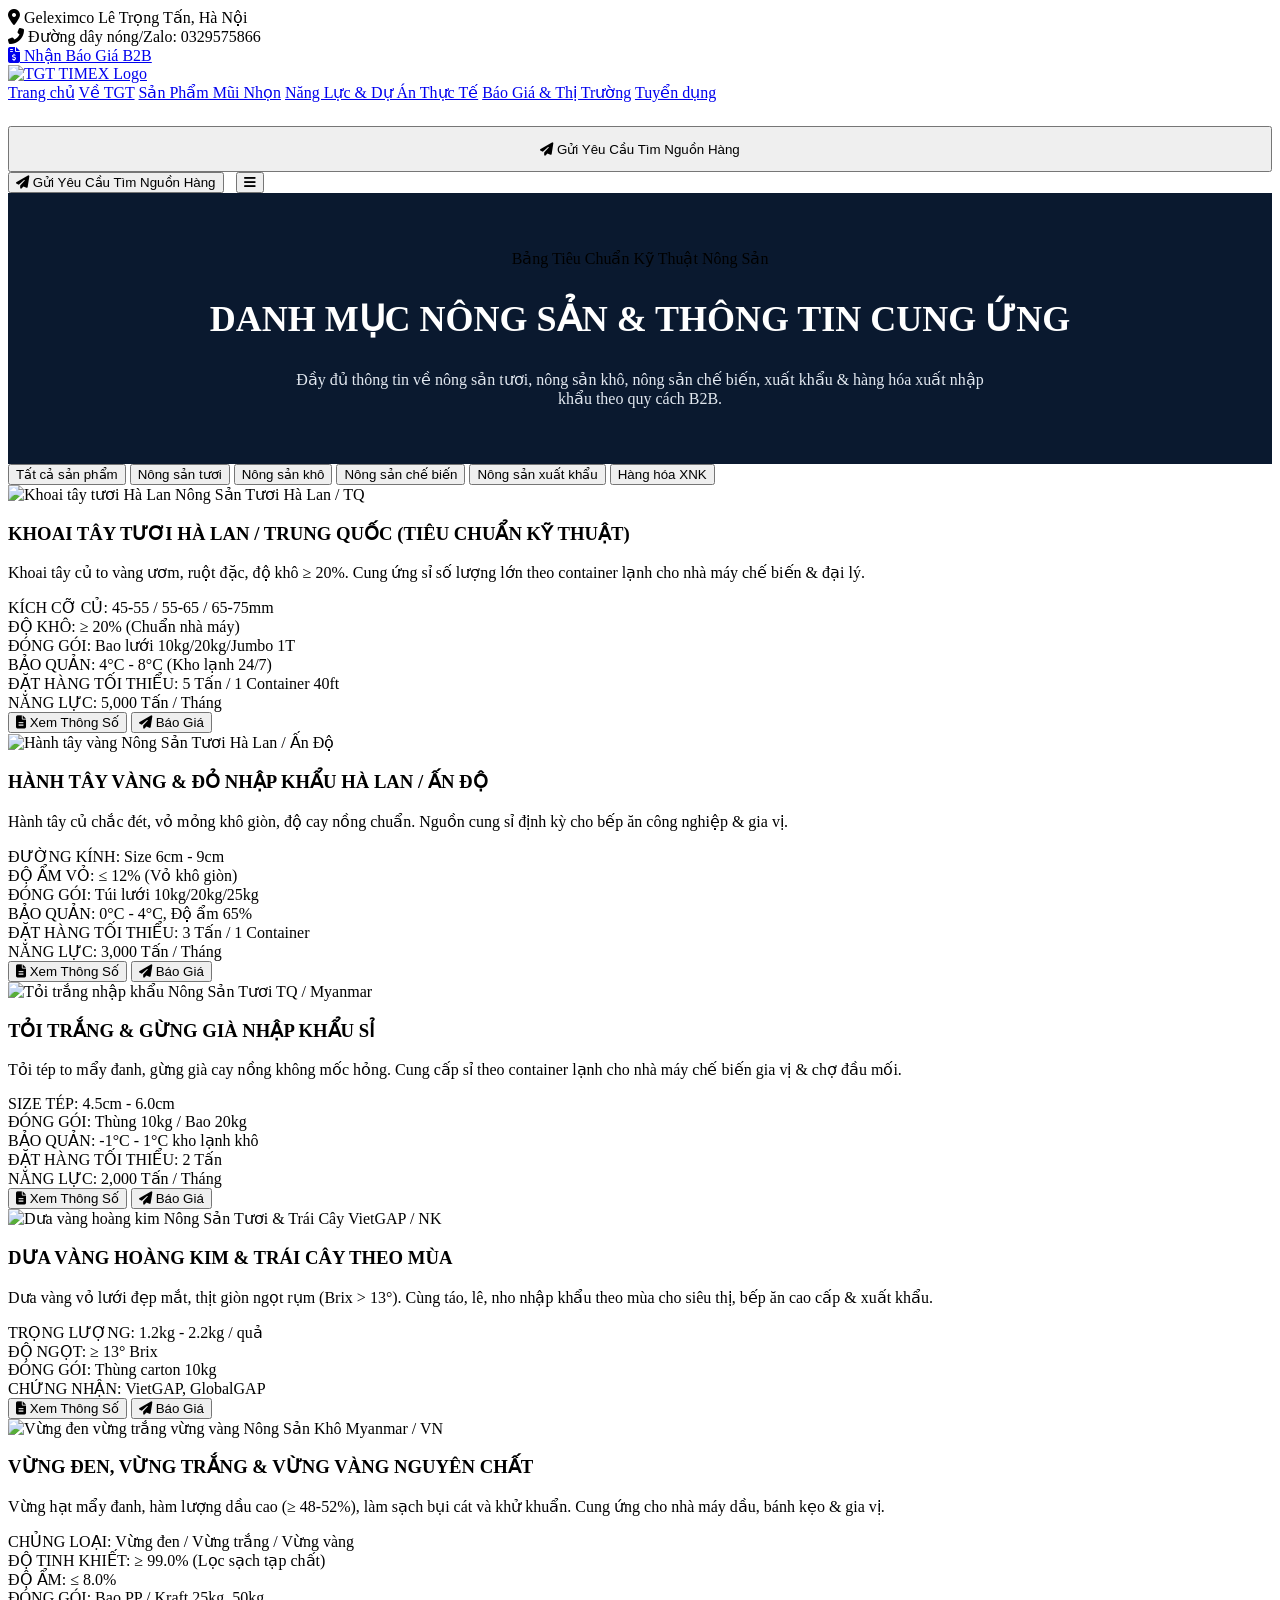
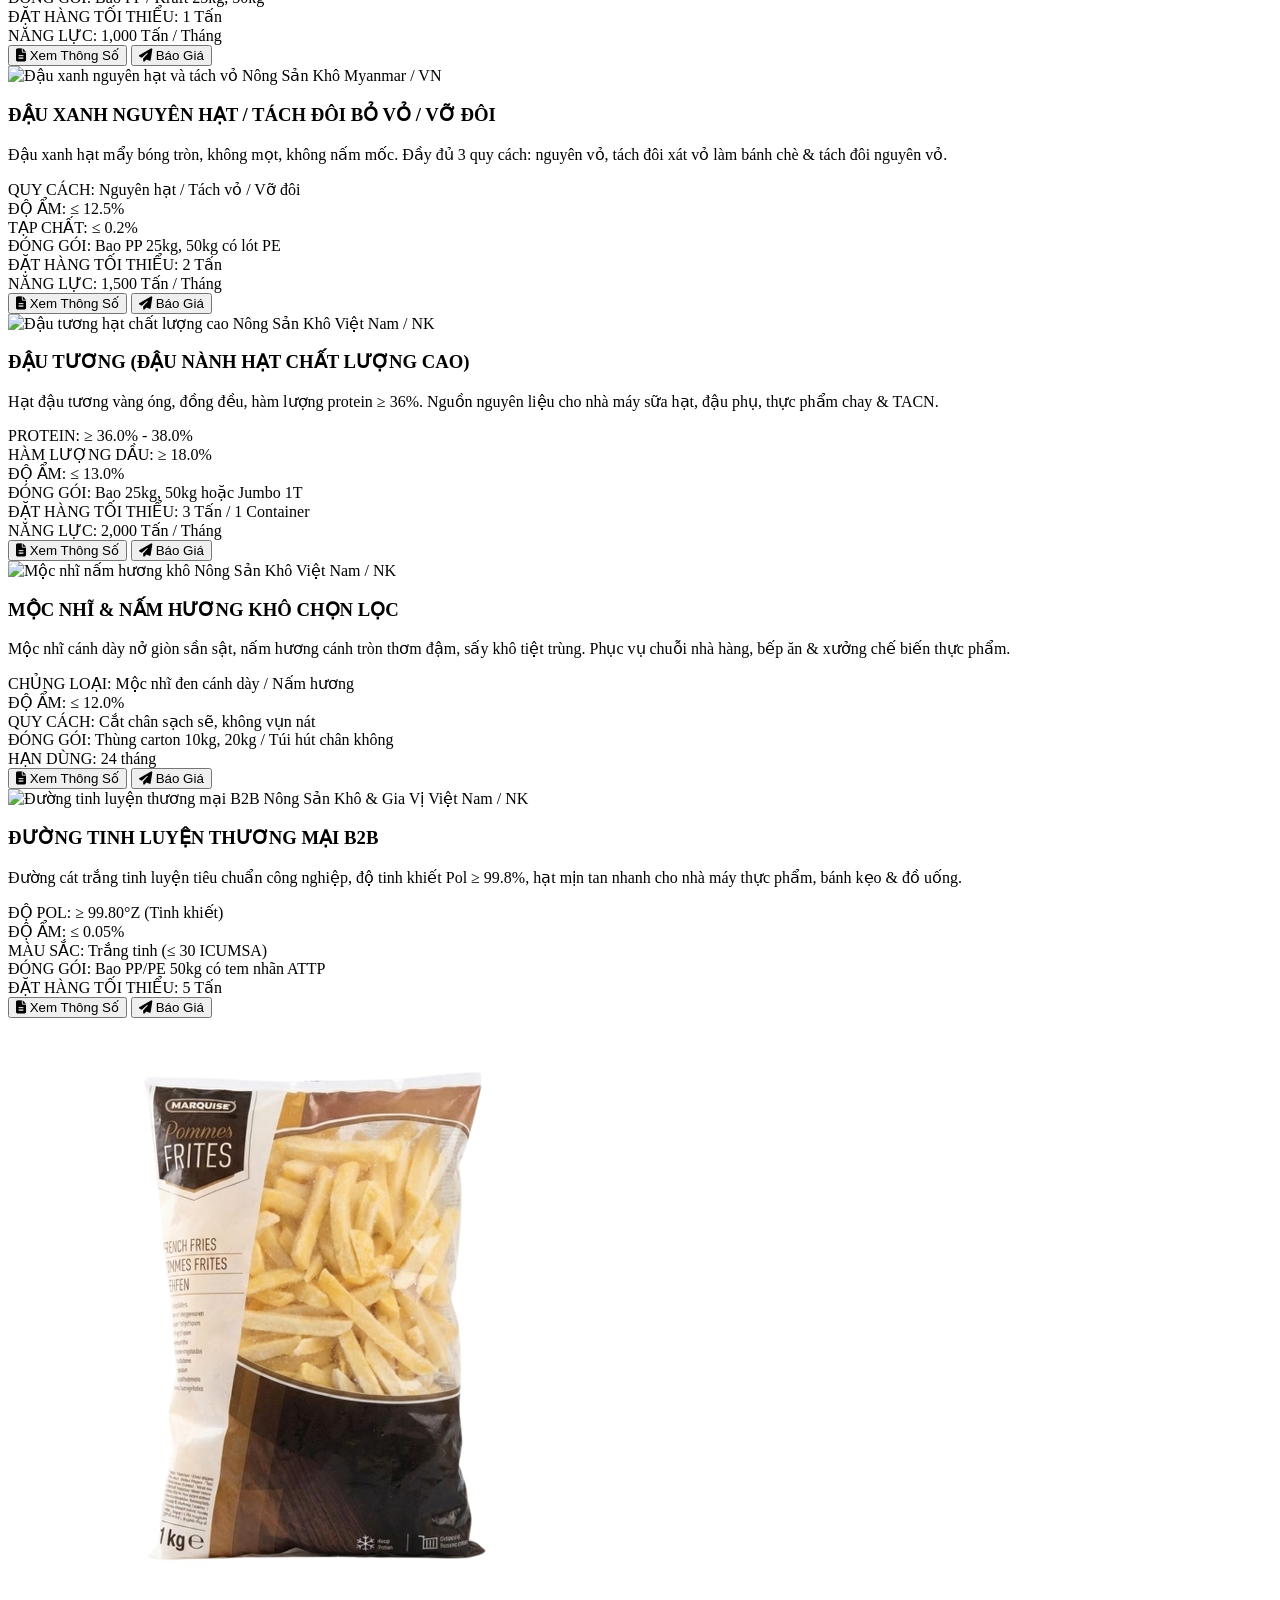
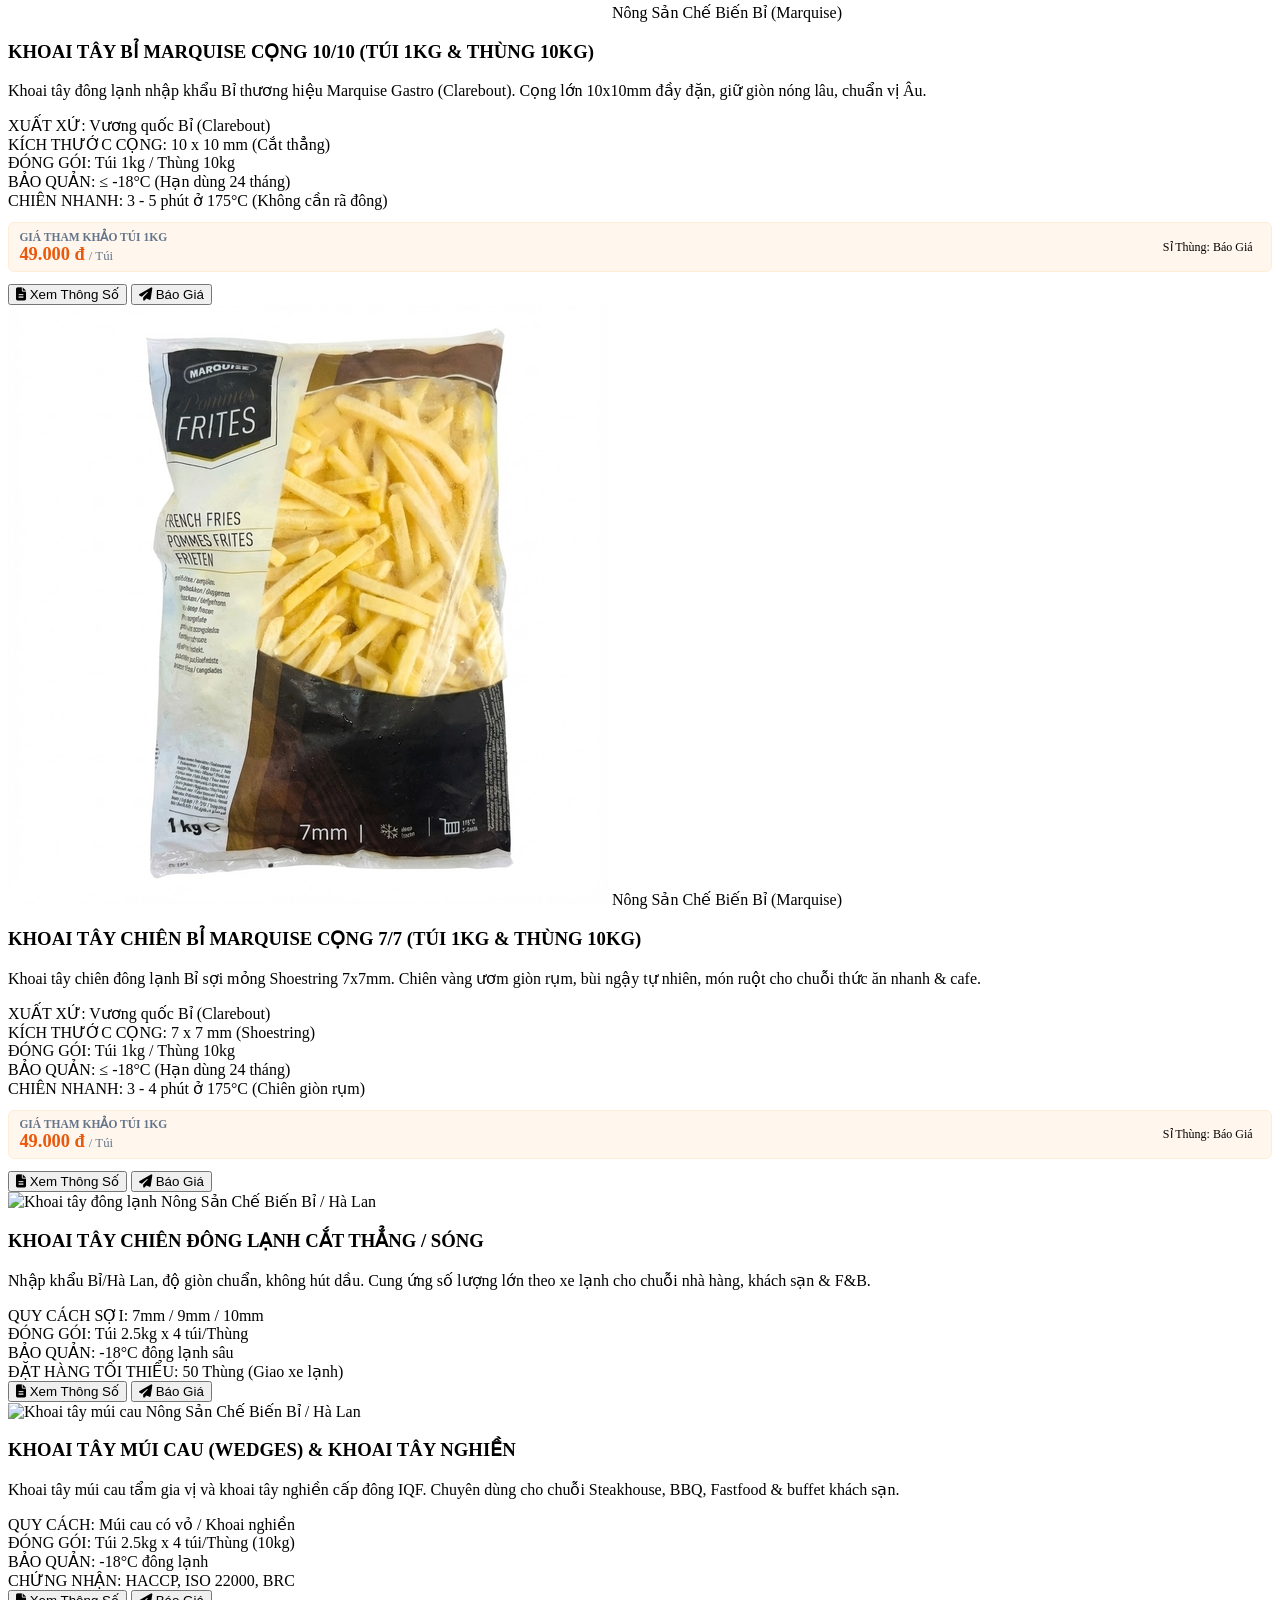
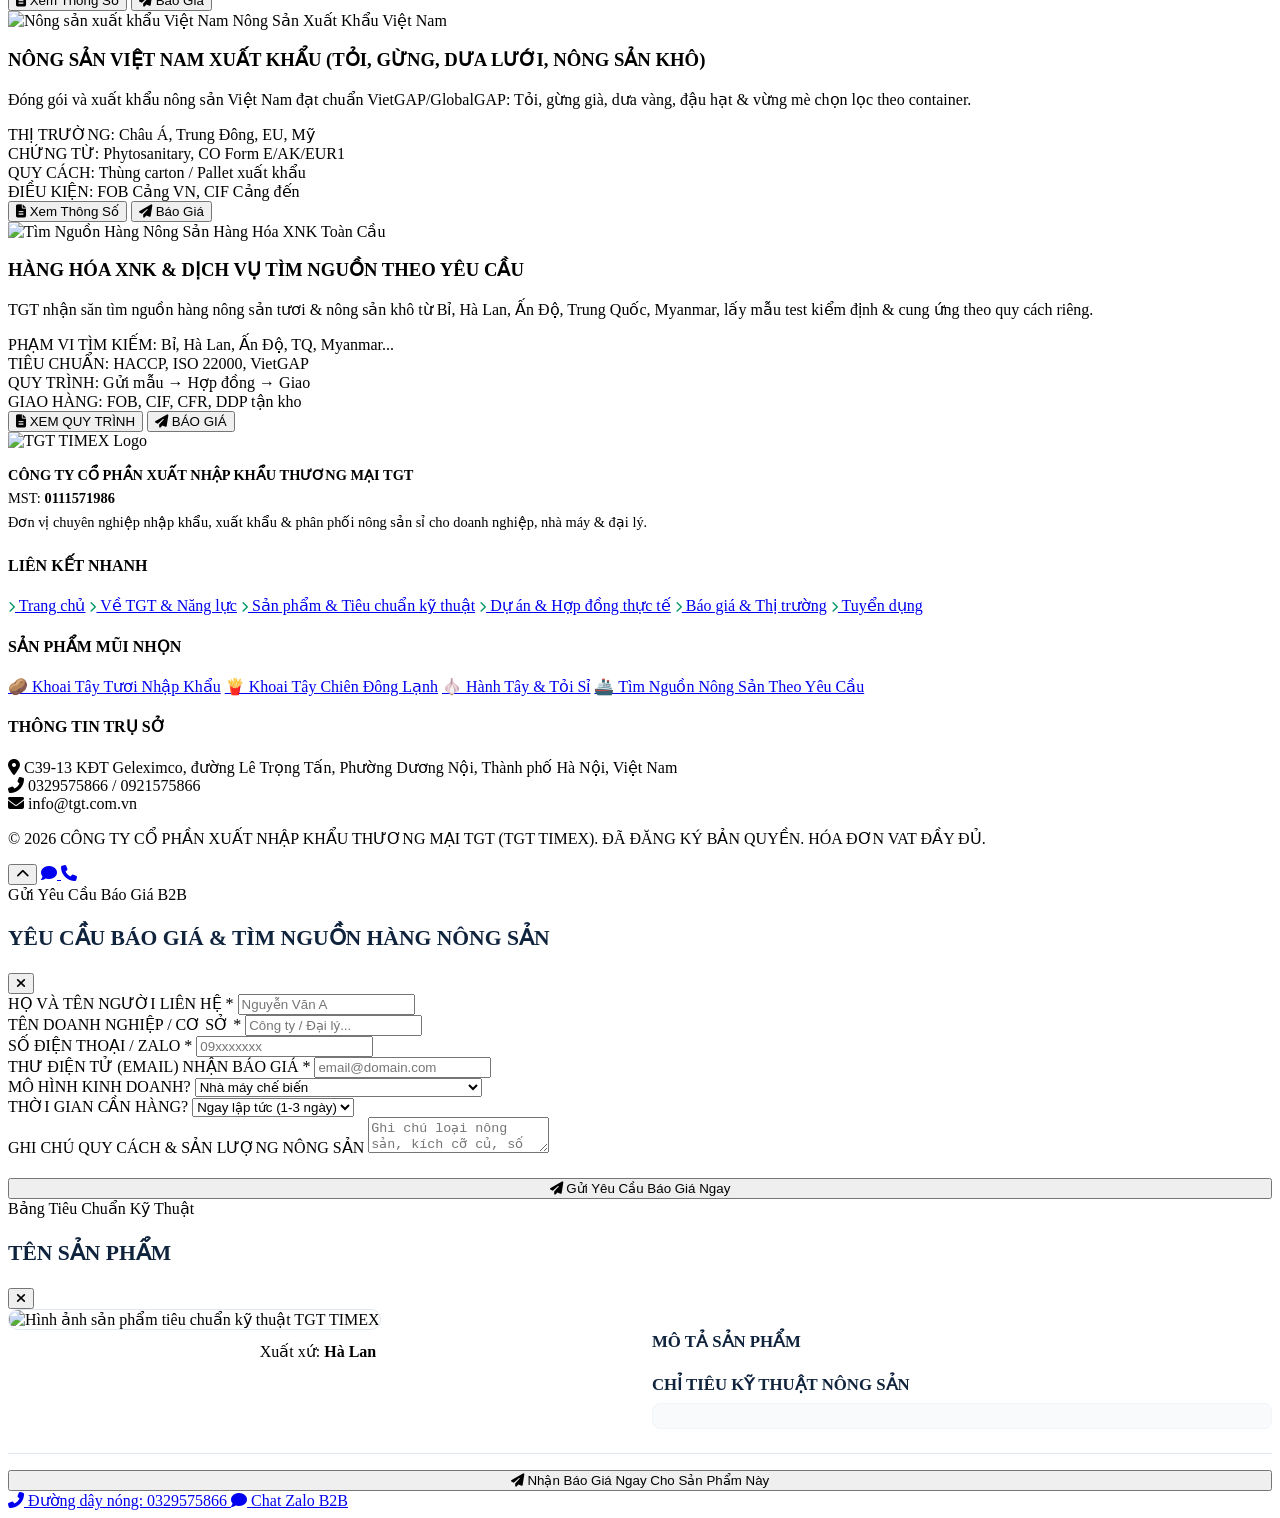
==== commit 49f0db7f: "feat(products): add Belgian Marquise frozen french fries 10/10 and 7/7 with specs and images" ====
--- a/theme/san-pham.html
+++ b/theme/san-pham.html
@@ -368,6 +368,82 @@
                     </div>
                 </div>
 
+                <!-- Product: Khoai tây Bỉ Marquise 10/10 -->
+                <div class="product-card" data-category="nong-san-che-bien">
+                    <div class="product-img-wrapper">
+                        <img src="assets/images/marquise_10_10.jpg" alt="Khoai Tây Bỉ Marquise Cọng 10/10">
+                        <span class="product-category-tag">Nông Sản Chế Biến</span>
+                        <span class="product-origin-badge">Bỉ (Marquise)</span>
+                    </div>
+                    <div class="product-content">
+                        <h3 class="product-title">KHOAI TÂY BỈ MARQUISE CỌNG 10/10 (TÚI 1KG & THÙNG 10KG)</h3>
+                        <p class="product-desc">Khoai tây đông lạnh nhập khẩu Bỉ thương hiệu Marquise Gastro (Clarebout). Cọng lớn 10x10mm đầy đặn, giữ giòn nóng lâu, chuẩn vị Âu.</p>
+                        
+                        <div class="product-specs-list">
+                            <div class="product-spec-item"><label>XUẤT XỨ:</label> <span>Vương quốc Bỉ (Clarebout)</span></div>
+                            <div class="product-spec-item"><label>KÍCH THƯỚC CỌNG:</label> <span>10 x 10 mm (Cắt thẳng)</span></div>
+                            <div class="product-spec-item"><label>ĐÓNG GÓI:</label> <span>Túi 1kg / Thùng 10kg</span></div>
+                            <div class="product-spec-item"><label>BẢO QUẢN:</label> <span>≤ -18°C (Hạn dùng 24 tháng)</span></div>
+                            <div class="product-spec-item"><label>CHIÊN NHANH:</label> <span>3 - 5 phút ở 175°C (Không cần rã đông)</span></div>
+                        </div>
+
+                        <div class="product-price-row" style="margin:0.75rem 0; padding:0.4rem 0.65rem; background:#FFF7ED; border-radius:6px; border:1px solid #FFEDD5; display:flex; justify-content:space-between; align-items:center;">
+                            <div>
+                                <span style="font-size:0.72rem; color:#64748B; display:block; font-weight:600;">GIÁ THAM KHẢO TÚI 1KG</span>
+                                <strong style="font-size:1.15rem; color:#EA580C; font-weight:800;">49.000 đ</strong> <span style="font-size:0.8rem; color:#64748B;">/ Túi</span>
+                            </div>
+                            <span class="badge badge-orange" style="font-size:0.75rem; padding:4px 8px;">Sỉ Thùng: Báo Giá</span>
+                        </div>
+
+                        <div class="product-actions">
+                            <button class="btn btn-outline-navy btn-sm btn-quickview" data-product="marquise-1010" style="flex:1;">
+                                <i class="fas fa-file-lines"></i> Xem Thông Số
+                            </button>
+                            <button class="btn btn-primary btn-sm trigger-rfq-modal" data-product-name="Khoai Tây Bỉ Marquise Cọng 10/10" style="flex:1;">
+                                <i class="fas fa-paper-plane"></i> Báo Giá
+                            </button>
+                        </div>
+                    </div>
+                </div>
+
+                <!-- Product: Khoai tây chiên Bỉ Marquise 7/7 -->
+                <div class="product-card" data-category="nong-san-che-bien">
+                    <div class="product-img-wrapper">
+                        <img src="assets/images/marquise_7_7.jpg" alt="Khoai Tây Chiên Bỉ Marquise 7/7">
+                        <span class="product-category-tag">Nông Sản Chế Biến</span>
+                        <span class="product-origin-badge">Bỉ (Marquise)</span>
+                    </div>
+                    <div class="product-content">
+                        <h3 class="product-title">KHOAI TÂY CHIÊN BỈ MARQUISE CỌNG 7/7 (TÚI 1KG & THÙNG 10KG)</h3>
+                        <p class="product-desc">Khoai tây chiên đông lạnh Bỉ sợi mỏng Shoestring 7x7mm. Chiên vàng ươm giòn rụm, bùi ngậy tự nhiên, món ruột cho chuỗi thức ăn nhanh & cafe.</p>
+                        
+                        <div class="product-specs-list">
+                            <div class="product-spec-item"><label>XUẤT XỨ:</label> <span>Vương quốc Bỉ (Clarebout)</span></div>
+                            <div class="product-spec-item"><label>KÍCH THƯỚC CỌNG:</label> <span>7 x 7 mm (Shoestring)</span></div>
+                            <div class="product-spec-item"><label>ĐÓNG GÓI:</label> <span>Túi 1kg / Thùng 10kg</span></div>
+                            <div class="product-spec-item"><label>BẢO QUẢN:</label> <span>≤ -18°C (Hạn dùng 24 tháng)</span></div>
+                            <div class="product-spec-item"><label>CHIÊN NHANH:</label> <span>3 - 4 phút ở 175°C (Chiên giòn rụm)</span></div>
+                        </div>
+
+                        <div class="product-price-row" style="margin:0.75rem 0; padding:0.4rem 0.65rem; background:#FFF7ED; border-radius:6px; border:1px solid #FFEDD5; display:flex; justify-content:space-between; align-items:center;">
+                            <div>
+                                <span style="font-size:0.72rem; color:#64748B; display:block; font-weight:600;">GIÁ THAM KHẢO TÚI 1KG</span>
+                                <strong style="font-size:1.15rem; color:#EA580C; font-weight:800;">49.000 đ</strong> <span style="font-size:0.8rem; color:#64748B;">/ Túi</span>
+                            </div>
+                            <span class="badge badge-orange" style="font-size:0.75rem; padding:4px 8px;">Sỉ Thùng: Báo Giá</span>
+                        </div>
+
+                        <div class="product-actions">
+                            <button class="btn btn-outline-navy btn-sm btn-quickview" data-product="marquise-77" style="flex:1;">
+                                <i class="fas fa-file-lines"></i> Xem Thông Số
+                            </button>
+                            <button class="btn btn-primary btn-sm trigger-rfq-modal" data-product-name="Khoai Tây Chiên Bỉ Marquise Cọng 7/7" style="flex:1;">
+                                <i class="fas fa-paper-plane"></i> Báo Giá
+                            </button>
+                        </div>
+                    </div>
+                </div>
+
                 <!-- Product 10: Khoai tây chiên đông lạnh -->
                 <div class="product-card" data-category="nong-san-che-bien">
                     <div class="product-img-wrapper">
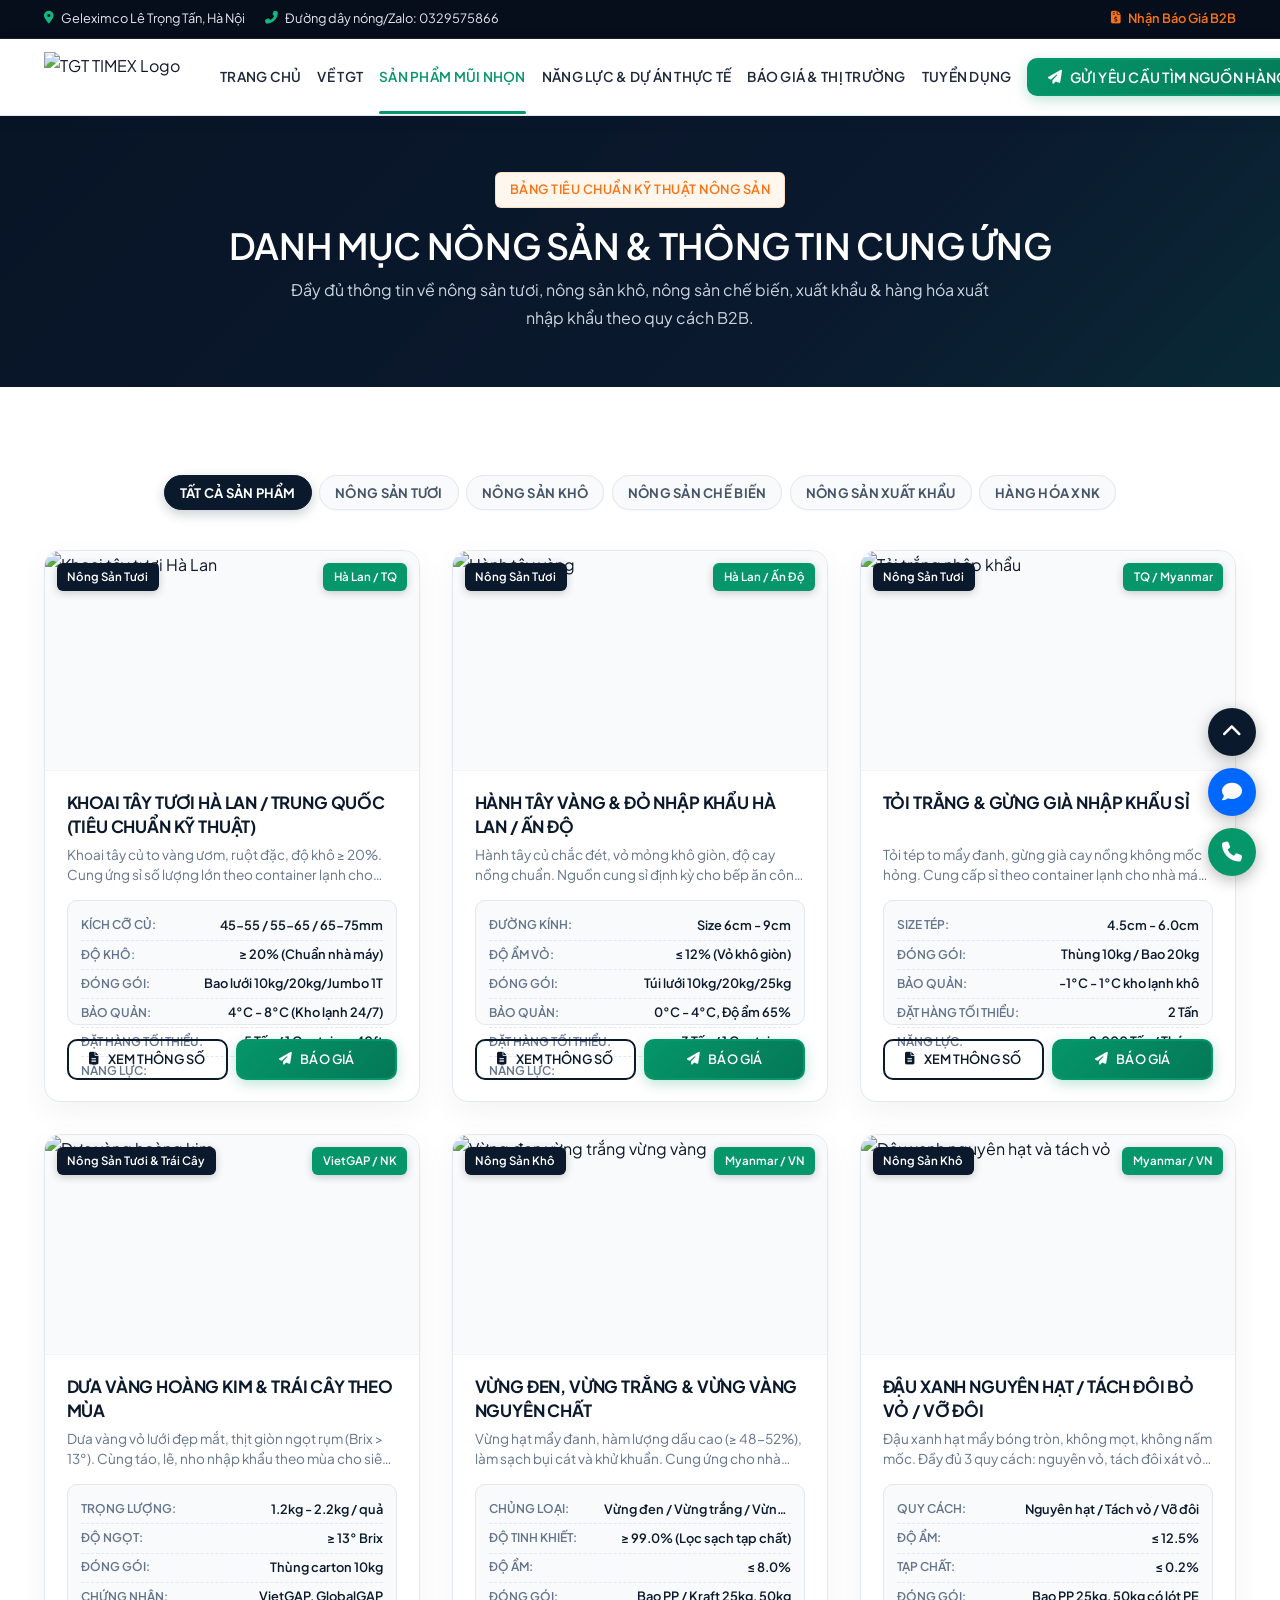
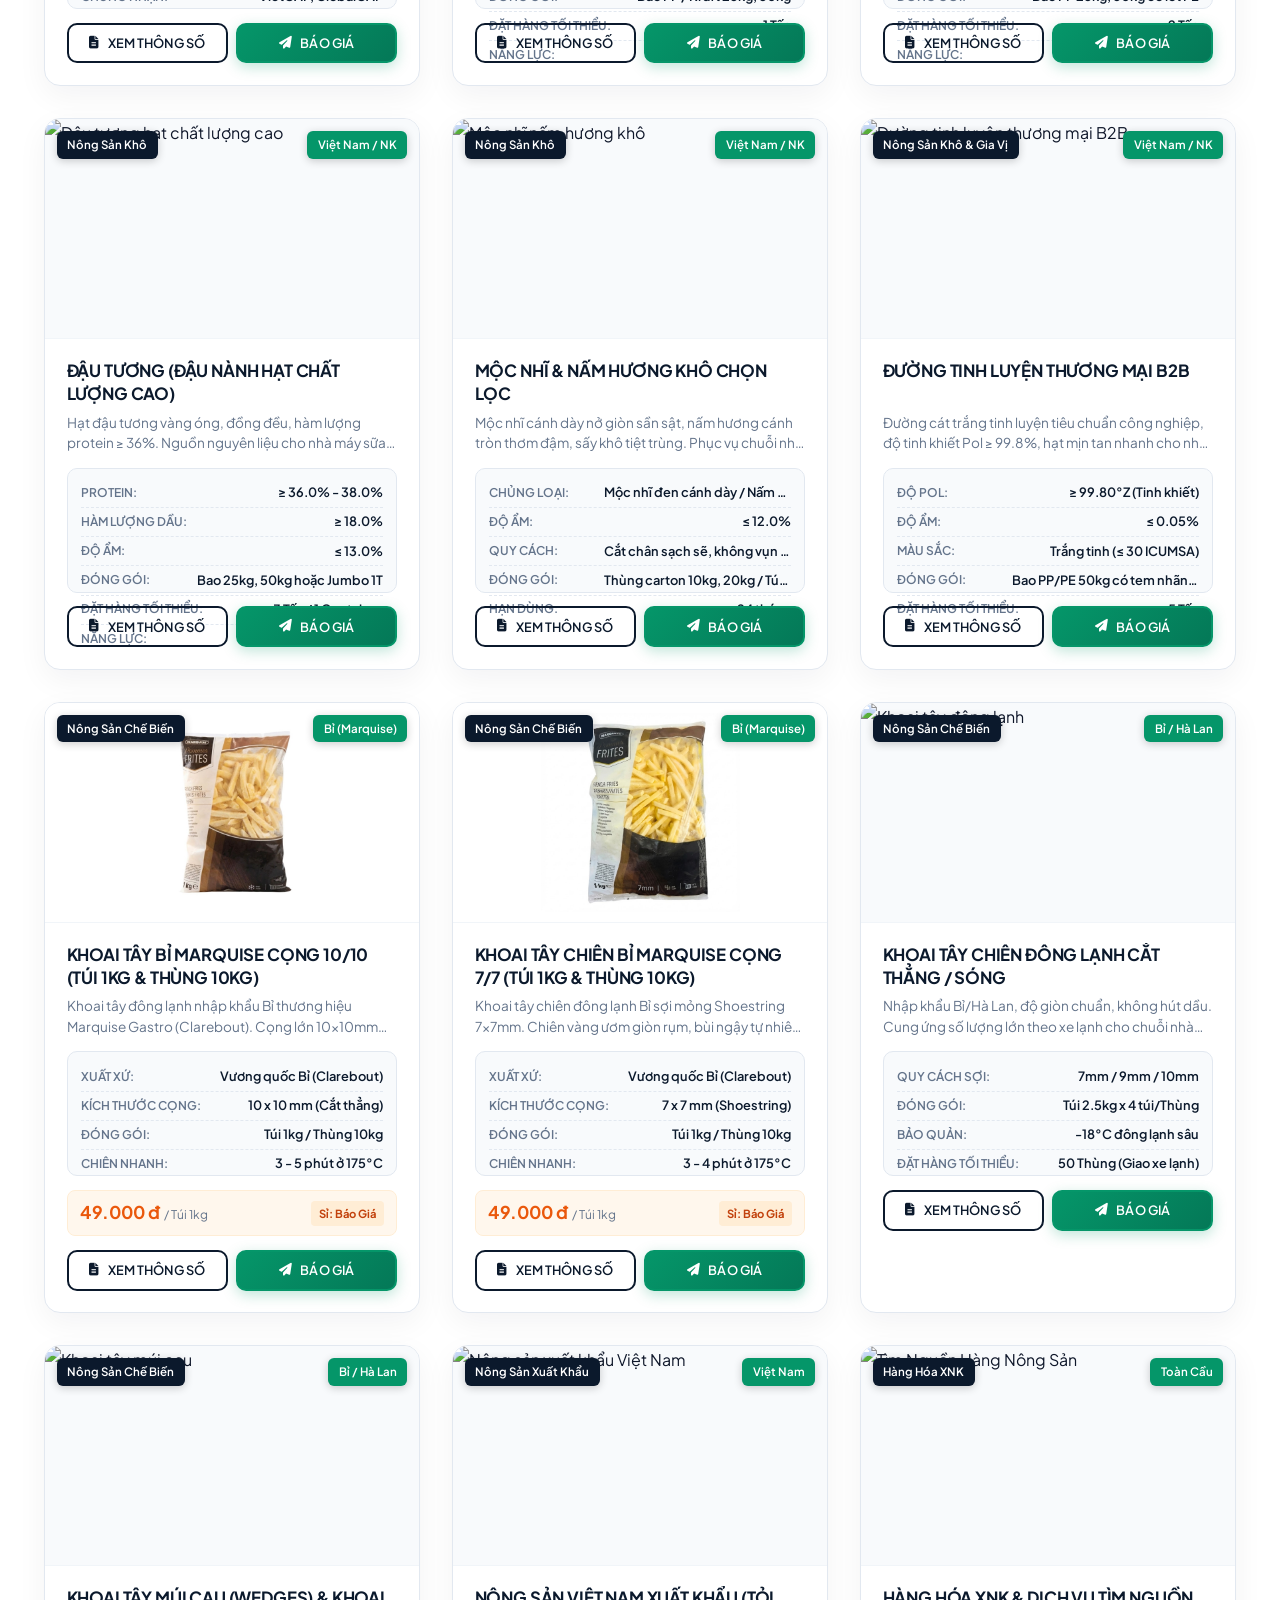
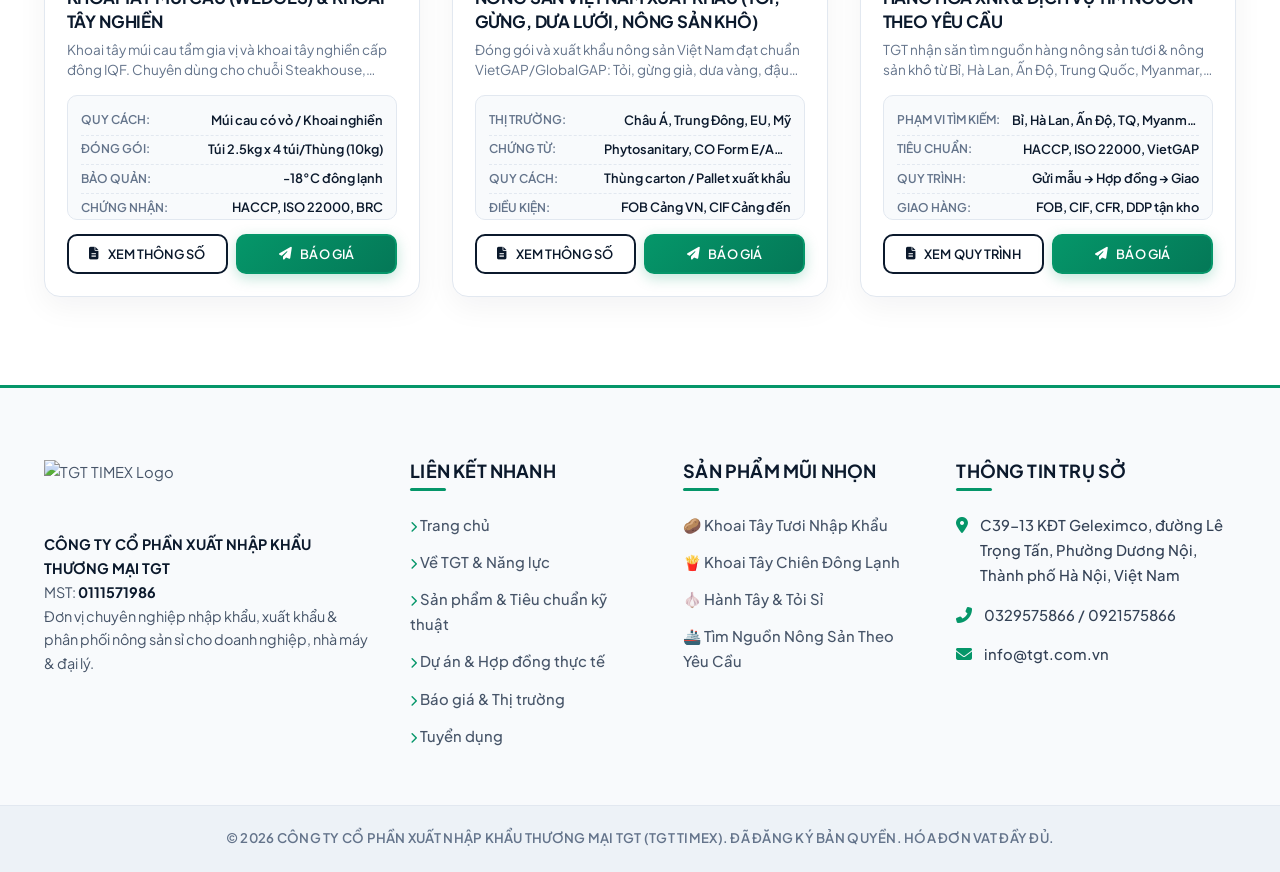
==== commit 460f9328: "fix(ui): equalize product card heights, fix pouch image aspect ratio, remove uncategorized tab" ====
--- a/theme/san-pham.html
+++ b/theme/san-pham.html
@@ -370,7 +370,7 @@
 
                 <!-- Product: Khoai tây Bỉ Marquise 10/10 -->
                 <div class="product-card" data-category="nong-san-che-bien">
-                    <div class="product-img-wrapper">
+                    <div class="product-img-wrapper img-contain">
                         <img src="assets/images/marquise_10_10.jpg" alt="Khoai Tây Bỉ Marquise Cọng 10/10">
                         <span class="product-category-tag">Nông Sản Chế Biến</span>
                         <span class="product-origin-badge">Bỉ (Marquise)</span>
@@ -383,16 +383,15 @@
                             <div class="product-spec-item"><label>XUẤT XỨ:</label> <span>Vương quốc Bỉ (Clarebout)</span></div>
                             <div class="product-spec-item"><label>KÍCH THƯỚC CỌNG:</label> <span>10 x 10 mm (Cắt thẳng)</span></div>
                             <div class="product-spec-item"><label>ĐÓNG GÓI:</label> <span>Túi 1kg / Thùng 10kg</span></div>
-                            <div class="product-spec-item"><label>BẢO QUẢN:</label> <span>≤ -18°C (Hạn dùng 24 tháng)</span></div>
-                            <div class="product-spec-item"><label>CHIÊN NHANH:</label> <span>3 - 5 phút ở 175°C (Không cần rã đông)</span></div>
-                        </div>
-
-                        <div class="product-price-row" style="margin:0.75rem 0; padding:0.4rem 0.65rem; background:#FFF7ED; border-radius:6px; border:1px solid #FFEDD5; display:flex; justify-content:space-between; align-items:center;">
-                            <div>
-                                <span style="font-size:0.72rem; color:#64748B; display:block; font-weight:600;">GIÁ THAM KHẢO TÚI 1KG</span>
-                                <strong style="font-size:1.15rem; color:#EA580C; font-weight:800;">49.000 đ</strong> <span style="font-size:0.8rem; color:#64748B;">/ Túi</span>
+                            <div class="product-spec-item"><label>CHIÊN NHANH:</label> <span>3 - 5 phút ở 175°C</span></div>
+                        </div>
+
+                        <div class="product-price-bar has-price">
+                            <div class="price-val">
+                                <strong>49.000 đ</strong>
+                                <span class="price-sub">/ Túi 1kg</span>
                             </div>
-                            <span class="badge badge-orange" style="font-size:0.75rem; padding:4px 8px;">Sỉ Thùng: Báo Giá</span>
+                            <span class="badge-quote">Sỉ: Báo Giá</span>
                         </div>
 
                         <div class="product-actions">
@@ -408,7 +407,7 @@
 
                 <!-- Product: Khoai tây chiên Bỉ Marquise 7/7 -->
                 <div class="product-card" data-category="nong-san-che-bien">
-                    <div class="product-img-wrapper">
+                    <div class="product-img-wrapper img-contain">
                         <img src="assets/images/marquise_7_7.jpg" alt="Khoai Tây Chiên Bỉ Marquise 7/7">
                         <span class="product-category-tag">Nông Sản Chế Biến</span>
                         <span class="product-origin-badge">Bỉ (Marquise)</span>
@@ -421,16 +420,15 @@
                             <div class="product-spec-item"><label>XUẤT XỨ:</label> <span>Vương quốc Bỉ (Clarebout)</span></div>
                             <div class="product-spec-item"><label>KÍCH THƯỚC CỌNG:</label> <span>7 x 7 mm (Shoestring)</span></div>
                             <div class="product-spec-item"><label>ĐÓNG GÓI:</label> <span>Túi 1kg / Thùng 10kg</span></div>
-                            <div class="product-spec-item"><label>BẢO QUẢN:</label> <span>≤ -18°C (Hạn dùng 24 tháng)</span></div>
-                            <div class="product-spec-item"><label>CHIÊN NHANH:</label> <span>3 - 4 phút ở 175°C (Chiên giòn rụm)</span></div>
-                        </div>
-
-                        <div class="product-price-row" style="margin:0.75rem 0; padding:0.4rem 0.65rem; background:#FFF7ED; border-radius:6px; border:1px solid #FFEDD5; display:flex; justify-content:space-between; align-items:center;">
-                            <div>
-                                <span style="font-size:0.72rem; color:#64748B; display:block; font-weight:600;">GIÁ THAM KHẢO TÚI 1KG</span>
-                                <strong style="font-size:1.15rem; color:#EA580C; font-weight:800;">49.000 đ</strong> <span style="font-size:0.8rem; color:#64748B;">/ Túi</span>
+                            <div class="product-spec-item"><label>CHIÊN NHANH:</label> <span>3 - 4 phút ở 175°C</span></div>
+                        </div>
+
+                        <div class="product-price-bar has-price">
+                            <div class="price-val">
+                                <strong>49.000 đ</strong>
+                                <span class="price-sub">/ Túi 1kg</span>
                             </div>
-                            <span class="badge badge-orange" style="font-size:0.75rem; padding:4px 8px;">Sỉ Thùng: Báo Giá</span>
+                            <span class="badge-quote">Sỉ: Báo Giá</span>
                         </div>
 
                         <div class="product-actions">
--- a/theme/assets/css/main.css
+++ b/theme/assets/css/main.css
@@ -0,0 +1,2419 @@
+/* ==========================================================================
+   TGT TIMEX - Master Ultra-Premium B2B Trade & Agriculture Design System
+   Font Family: 'Plus Jakarta Sans' (Corporate B2B & Modern Trade Standard)
+   Color Palette: Deep Corporate Navy (#0B192C / #061121) + Emerald Green (#059669 / #10B981) + Warm Amber (#F97316)
+   ========================================================================== */
+
+@import url('https://fonts.googleapis.com/css2?family=Plus+Jakarta+Sans:ital,wght@0,400;0,500;0,600;0,700;0,800;1,400;1,600&display=swap');
+
+:root {
+    --primary-navy: #0B192C;
+    --dark-navy: #050E1A;
+    --accent-green: #059669;
+    --emerald-bright: #10B981;
+    --emerald-light: #ECFDF5;
+    --accent-orange: #F97316;
+    --orange-light: #FFF7ED;
+    --text-primary: #0F172A;
+    --text-secondary: #475569;
+    --text-muted: #64748B;
+    --bg-light: #F8FAFC;
+    --border-color: #E2E8F0;
+    --card-shadow: 0 10px 30px rgba(11, 25, 44, 0.05);
+    --card-shadow-hover: 0 20px 40px rgba(5, 150, 105, 0.15);
+    --radius-sm: 6px;
+    --radius-md: 10px;
+    --radius-lg: 16px;
+    --radius-xl: 24px;
+    --transition-smooth: all 0.3s cubic-bezier(0.4, 0, 0.2, 1);
+}
+
+/* --- Reset & Global Body Styling --- */
+*, *::before, *::after {
+    box-sizing: border-box;
+    margin: 0;
+    padding: 0;
+}
+
+html {
+    scroll-behavior: smooth;
+    font-size: 16px;
+    -webkit-font-smoothing: antialiased;
+    -moz-osx-font-smoothing: grayscale;
+}
+
+body {
+    width: 100%;
+    overflow-x: clip;
+    font-family: 'Plus Jakarta Sans', -apple-system, BlinkMacSystemFont, 'Segoe UI', Roboto, sans-serif;
+    color: var(--text-primary);
+    background-color: #FFFFFF;
+    font-size: 1rem;
+    line-height: 1.7;
+    font-weight: 400;
+}
+
+body.menu-open {
+    overflow: hidden !important;
+    touch-action: none;
+}
+
+h1, h2, h3, h4, h5, h6,
+.section-title, .hero-text-box h1, .product-title, .case-study-title, .service-card h3, .news-title, .modal-title, .rfq-title {
+    font-family: 'Plus Jakarta Sans', sans-serif;
+    color: var(--primary-navy);
+    font-weight: 600;
+    line-height: 1.25;
+    word-wrap: break-word;
+    letter-spacing: -0.01em;
+    text-transform: uppercase;
+}
+
+h1 *, h2 *, h3 *, h4 *, h5 *, h6 *,
+.section-title *, .hero-text-box h1 *, .product-title *, .case-study-title *, .service-card h3 *, .news-title *, .modal-title * {
+    font-weight: 600 !important;
+    text-transform: uppercase;
+}
+
+a {
+    color: inherit;
+    text-decoration: none;
+    transition: var(--transition-smooth);
+}
+
+ul { list-style: none; }
+
+img {
+    max-width: 100%;
+    height: auto;
+    display: block;
+}
+
+.container {
+    width: 100%;
+    max-width: 1240px;
+    margin: 0 auto;
+    padding: 0 1.5rem;
+    box-sizing: border-box;
+}
+
+/* --- Section Formatting & Subtitles --- */
+.section-padding {
+    padding: 5.5rem 0;
+}
+
+.bg-grey { background-color: var(--bg-light) !important; }
+.bg-green-soft { background-color: #F0FDF4 !important; }
+.bg-navy-dark { 
+    background: linear-gradient(135deg, #0B192C 0%, #050E1A 100%) !important; 
+    color: #FFFFFF !important; 
+}
+
+/* Force Crisp Contrast Text inside ALL dark background sections */
+.bg-navy-dark h1,
+.bg-navy-dark h2,
+.bg-navy-dark h3,
+.bg-navy-dark h4,
+.bg-navy-dark .section-title,
+.workflow-section h1,
+.workflow-section h2,
+.workflow-section h3,
+.workflow-section h4,
+.workflow-section .section-title,
+.hero-section h1,
+.hero-section h2,
+.hero-section h3,
+.hero-section h4,
+.hero-section .section-title,
+#b2b-cta h1,
+#b2b-cta h2,
+#b2b-cta h3,
+#b2b-cta h4,
+#b2b-cta .section-title {
+    color: #FFFFFF !important;
+}
+
+.bg-navy-dark p,
+.bg-navy-dark .section-subtitle,
+.workflow-section p,
+.workflow-section .section-subtitle,
+.hero-section p,
+.hero-section .section-subtitle,
+#b2b-cta p,
+#b2b-cta .section-subtitle {
+    color: #CBD5E1 !important;
+}
+
+.section-header {
+    text-align: center;
+    max-width: 820px;
+    margin: 0 auto 3.25rem auto;
+}
+
+.section-header.text-left {
+    text-align: left;
+    margin-left: 0;
+}
+
+.sub-tag {
+    display: inline-flex;
+    align-items: center;
+    gap: 0.5rem;
+    color: var(--accent-green);
+    font-family: 'Plus Jakarta Sans', sans-serif;
+    font-weight: 600;
+    font-size: 0.85rem;
+    text-transform: uppercase;
+    letter-spacing: 0.06em;
+    background-color: var(--emerald-light);
+    padding: 0.45rem 1rem;
+    border-radius: var(--radius-md);
+    margin-bottom: 1.15rem;
+    border: 1px solid rgba(5, 150, 105, 0.2);
+    box-shadow: 0 2px 8px rgba(5, 150, 105, 0.06);
+}
+
+.badge {
+    display: inline-flex;
+    align-items: center;
+    gap: 0.4rem;
+    padding: 0.4rem 0.85rem;
+    border-radius: var(--radius-sm);
+    font-family: 'Plus Jakarta Sans', sans-serif;
+    font-size: 0.8rem;
+    font-weight: 600;
+    text-transform: uppercase;
+    letter-spacing: 0.04em;
+    margin-bottom: 0.85rem;
+}
+
+.badge-navy { background-color: var(--primary-navy); color: #FFFFFF; }
+.badge-green { background-color: var(--emerald-light); color: var(--accent-green); border: 1px solid rgba(5, 150, 105, 0.2); }
+.badge-orange { background-color: var(--orange-light); color: var(--accent-orange); border: 1px solid rgba(249, 115, 22, 0.2); }
+
+/* Badge margin reset inside row containers */
+.job-card-header .badge,
+.usp-header-row .badge,
+.modal-header .badge,
+.product-card-header .badge {
+    margin-bottom: 0 !important;
+}
+
+/* --- Spacing Utilities --- */
+.mb-1 { margin-bottom: 0.5rem !important; }
+.mb-2 { margin-bottom: 0.95rem !important; }
+.mb-3 { margin-bottom: 1.45rem !important; }
+.mb-4 { margin-bottom: 2rem !important; }
+.mt-1 { margin-top: 0.5rem !important; }
+.mt-2 { margin-top: 0.95rem !important; }
+.mt-3 { margin-top: 1.45rem !important; }
+
+.section-title {
+    font-size: clamp(1.85rem, 4vw, 2.65rem);
+    font-weight: 600;
+    color: var(--primary-navy);
+    line-height: 1.25;
+    margin-bottom: 0.9rem;
+    letter-spacing: -0.025em;
+}
+
+.section-subtitle {
+    font-size: 1.075rem;
+    color: var(--text-secondary);
+    line-height: 1.7;
+    font-weight: 400;
+}
+
+/* --- Buttons --- */
+.btn {
+    display: inline-flex;
+    align-items: center;
+    justify-content: center;
+    gap: 0.5rem;
+    padding: 0.85rem 1.6rem;
+    border-radius: var(--radius-md);
+    font-family: 'Plus Jakarta Sans', sans-serif;
+    font-weight: 600;
+    font-size: 0.925rem;
+    cursor: pointer;
+    border: 2px solid transparent;
+    transition: var(--transition-smooth);
+    white-space: nowrap;
+    box-sizing: border-box;
+    text-transform: uppercase !important;
+    letter-spacing: 0.02em;
+}
+
+.btn-primary {
+    background: linear-gradient(135deg, #059669 0%, #047857 100%);
+    color: #FFFFFF;
+    border-color: #059669;
+    box-shadow: 0 4px 14px rgba(5, 150, 105, 0.25);
+}
+
+.btn-primary:hover {
+    background: linear-gradient(135deg, #047857 0%, #065F46 100%);
+    border-color: #047857;
+    box-shadow: 0 8px 24px rgba(5, 150, 105, 0.35);
+    transform: translateY(-2px);
+}
+
+.btn-navy {
+    background: linear-gradient(135deg, #0B192C 0%, #183354 100%);
+    color: #FFFFFF;
+    border-color: #0B192C;
+    box-shadow: 0 4px 14px rgba(11, 25, 44, 0.2);
+}
+
+.btn-navy:hover {
+    background: linear-gradient(135deg, #183354 0%, #0B192C 100%);
+    border-color: #183354;
+    box-shadow: 0 8px 24px rgba(11, 25, 44, 0.35);
+    transform: translateY(-2px);
+}
+
+.btn-outline-navy {
+    background-color: transparent;
+    border-color: var(--primary-navy);
+    color: var(--primary-navy);
+}
+
+.btn-outline-navy:hover {
+    background-color: var(--primary-navy);
+    color: #FFFFFF;
+    transform: translateY(-2px);
+}
+
+.btn-outline-white {
+    background-color: rgba(255, 255, 255, 0.08);
+    border-color: rgba(255, 255, 255, 0.3);
+    color: #FFFFFF;
+    backdrop-filter: blur(8px);
+}
+
+.btn-outline-white:hover {
+    background-color: #FFFFFF;
+    color: var(--primary-navy);
+    border-color: #FFFFFF;
+    transform: translateY(-2px);
+}
+
+.btn-sm { padding: 0.5rem 1.15rem; font-size: 0.875rem; }
+.btn-lg { padding: 1rem 2.25rem; font-size: 1.05rem; }
+
+/* --- Top Bar --- */
+.top-bar {
+    background-color: var(--dark-navy);
+    color: #E2E8F0;
+    font-size: 0.825rem;
+    padding: 0.5rem 0;
+    border-bottom: 1px solid rgba(255, 255, 255, 0.08);
+    overflow: hidden;
+}
+
+.top-bar .container {
+    display: flex;
+    justify-content: space-between;
+    align-items: center;
+    gap: 1rem;
+}
+
+.top-bar-info {
+    display: flex;
+    align-items: center;
+    gap: 1.25rem;
+    flex-wrap: nowrap;
+    overflow: hidden;
+}
+
+.top-bar-info-item {
+    display: flex;
+    align-items: center;
+    gap: 0.45rem;
+    white-space: nowrap;
+    font-size: 0.8rem;
+}
+
+.top-bar-info-item i { color: var(--emerald-bright); flex-shrink: 0; }
+
+.top-bar-rfq-link {
+    color: var(--accent-orange);
+    font-weight: 600;
+    font-family: 'Plus Jakarta Sans', sans-serif;
+    display: flex;
+    align-items: center;
+    gap: 0.45rem;
+    white-space: nowrap;
+    font-size: 0.8rem;
+    flex-shrink: 0;
+}
+
+.top-bar-rfq-link:hover { color: #FFA35C; }
+
+/* --- Header Navbar Desktop --- */
+.header-nav {
+    position: sticky !important;
+    top: 0 !important;
+    z-index: 1000 !important;
+    background-color: #FFFFFF !important;
+    border-bottom: 1px solid var(--border-color);
+    box-shadow: 0 4px 20px rgba(0, 0, 0, 0.04);
+    transition: box-shadow 0.3s ease, background-color 0.3s ease;
+}
+
+.header-nav.scrolled {
+    box-shadow: 0 6px 24px rgba(11, 25, 44, 0.12) !important;
+    background-color: rgba(255, 255, 255, 0.98) !important;
+    backdrop-filter: blur(8px) !important;
+}
+
+.nav-wrapper {
+    display: flex;
+    align-items: center;
+    justify-content: space-between;
+    height: 76px;
+    gap: 1rem;
+}
+
+/* Brand Logo */
+.brand-logo {
+    display: flex;
+    align-items: center;
+    flex-shrink: 0;
+    margin-right: 1.5rem;
+}
+
+.brand-logo-img {
+    height: 50px;
+    width: auto;
+    max-width: 220px;
+    object-fit: contain;
+    flex-shrink: 0;
+    transition: var(--transition-smooth);
+}
+
+.footer-logo-img {
+    height: 50px;
+    background-color: transparent;
+    padding: 0;
+    border-radius: 0;
+    box-shadow: none;
+}
+
+.logo-icon-box {
+    width: 42px;
+    height: 42px;
+    background: linear-gradient(135deg, #0B192C, #059669);
+    border-radius: var(--radius-md);
+    display: flex;
+    align-items: center;
+    justify-content: center;
+    color: #FFFFFF;
+    font-weight: 600;
+    font-size: 1.2rem;
+    font-family: 'Plus Jakarta Sans', sans-serif;
+    position: relative;
+    box-shadow: 0 4px 12px rgba(5, 150, 105, 0.25);
+    flex-shrink: 0;
+}
+
+.logo-text { display: flex; flex-direction: column; white-space: nowrap; }
+
+.logo-title {
+    font-family: 'Plus Jakarta Sans', sans-serif;
+    font-weight: 600;
+    font-size: 1.35rem;
+    color: var(--primary-navy);
+    line-height: 1;
+    letter-spacing: -0.025em;
+}
+
+.logo-title span { color: var(--accent-green); }
+
+.logo-subtitle {
+    font-size: 0.65rem;
+    font-weight: 600;
+    color: var(--text-muted);
+    letter-spacing: 0.08em;
+    text-transform: uppercase;
+    margin-top: 3px;
+}
+
+/* Nav Menu Desktop */
+.nav-menu {
+    display: flex;
+    align-items: center;
+    gap: clamp(0.5rem, 1.25vw, 1.35rem);
+    flex-shrink: 1;
+    flex-wrap: nowrap;
+}
+
+.nav-link {
+    font-family: 'Plus Jakarta Sans', sans-serif;
+    font-weight: 600;
+    font-size: 0.85rem;
+    color: #1E293B;
+    padding: 0.5rem 0;
+    position: relative;
+    white-space: nowrap;
+    flex-shrink: 0;
+    text-transform: uppercase !important;
+    letter-spacing: 0.02em;
+}
+
+.nav-link:hover, .nav-link.active {
+    color: var(--accent-green);
+    font-weight: 600;
+}
+
+.nav-link.active::after {
+    content: '';
+    position: absolute;
+    bottom: -18px;
+    left: 0;
+    width: 100%;
+    height: 3px;
+    background-color: var(--accent-green);
+    border-radius: 2px;
+}
+
+.nav-right-actions {
+    display: flex;
+    align-items: center;
+    gap: 0.75rem;
+    flex-shrink: 0;
+}
+
+.mobile-toggle {
+    display: none;
+    background: none;
+    border: none;
+    font-size: 1.5rem;
+    color: var(--primary-navy);
+    cursor: pointer;
+    padding: 0.4rem;
+}
+
+.mobile-only-btn { display: none; }
+
+/* --- Hero Banner Section --- */
+.hero-section {
+    position: relative;
+    background-color: var(--dark-navy);
+    color: #FFFFFF;
+    padding: 5rem 0 6.5rem 0;
+    overflow: hidden;
+}
+
+.hero-bg-overlay {
+    position: absolute;
+    inset: 0;
+    background: linear-gradient(135deg, rgba(5, 14, 26, 0.96) 0%, rgba(11, 25, 44, 0.9) 65%, rgba(5, 150, 105, 0.32) 100%),
+                url('../images/hero_banner.png') center/cover no-repeat;
+    z-index: 1;
+}
+
+.hero-content-wrapper {
+    position: relative;
+    z-index: 2;
+    display: grid;
+    grid-template-columns: 1.25fr 0.75fr;
+    gap: 3.5rem;
+    align-items: center;
+}
+
+.hero-text-box h1 {
+    font-size: clamp(2.1rem, 4.8vw, 3.2rem);
+    font-weight: 600;
+    color: #FFFFFF !important;
+    margin-bottom: 1.35rem;
+    line-height: 1.18;
+    letter-spacing: -0.03em;
+}
+
+.hero-text-box h1 span { color: var(--emerald-bright) !important; }
+
+.hero-text-box p {
+    font-size: 1.1rem;
+    color: #E2E8F0 !important;
+    margin-bottom: 2.25rem;
+    max-width: 650px;
+    line-height: 1.7;
+}
+
+.hero-actions {
+    display: flex;
+    align-items: center;
+    gap: 1rem;
+    flex-wrap: wrap;
+}
+
+.hero-feature-card {
+    background: rgba(255, 255, 255, 0.05);
+    border: 1px solid rgba(255, 255, 255, 0.15);
+    border-radius: var(--radius-lg);
+    padding: 2rem;
+    backdrop-filter: blur(12px);
+    box-shadow: 0 20px 40px rgba(0, 0, 0, 0.3);
+    box-sizing: border-box;
+}
+
+.hero-feature-card h3 {
+    color: #FFFFFF !important;
+    font-size: 1.25rem;
+    margin-bottom: 1.25rem;
+    padding-bottom: 0.75rem;
+    border-bottom: 1px solid rgba(255, 255, 255, 0.15);
+}
+
+.hero-feature-list {
+    display: flex;
+    flex-direction: column;
+    gap: 1.15rem;
+}
+
+.hero-feature-item {
+    display: flex;
+    align-items: flex-start;
+    gap: 0.9rem;
+}
+
+.hero-feature-icon {
+    width: 36px;
+    height: 36px;
+    background-color: rgba(16, 185, 129, 0.25);
+    color: var(--emerald-bright);
+    border-radius: 50%;
+    display: flex;
+    align-items: center;
+    justify-content: center;
+    font-size: 1rem;
+    flex-shrink: 0;
+    margin-top: 2px;
+}
+
+.hero-feature-info h4 {
+    color: #FFFFFF !important;
+    font-size: 1rem;
+    font-weight: 600;
+    margin-bottom: 0.2rem;
+}
+
+.hero-feature-info p {
+    color: #CBD5E1 !important;
+    font-size: 0.875rem;
+    line-height: 1.5;
+}
+
+/* --- Target Customer Segment Cards --- */
+.segments-grid {
+    display: grid;
+    grid-template-columns: repeat(3, 1fr);
+    gap: 1.75rem;
+}
+
+.segment-card {
+    background-color: #FFFFFF;
+    border: 1px solid var(--border-color);
+    border-radius: var(--radius-lg);
+    padding: 1.85rem 1.45rem;
+    transition: var(--transition-smooth);
+    display: flex;
+    flex-direction: column;
+    box-shadow: var(--card-shadow);
+}
+
+.segment-card:hover {
+    border-color: var(--accent-green);
+    box-shadow: var(--card-shadow-hover);
+    transform: translateY(-6px);
+}
+
+.segment-header-box {
+    display: flex;
+    align-items: center;
+    gap: 0.8rem;
+    margin-bottom: 1rem;
+    min-height: 48px;
+}
+
+.segment-icon-box {
+    width: 44px;
+    height: 44px;
+    background-color: var(--emerald-light);
+    color: var(--accent-green);
+    border-radius: var(--radius-md);
+    display: flex;
+    align-items: center;
+    justify-content: center;
+    font-size: 1.25rem;
+    flex-shrink: 0;
+    border: 1px solid rgba(5, 150, 105, 0.15);
+}
+
+.segment-card h3 {
+    font-size: 1.025rem;
+    font-weight: 700;
+    color: var(--primary-navy);
+    line-height: 1.3;
+    letter-spacing: -0.01em;
+    margin: 0;
+    white-space: nowrap;
+}
+
+.segment-desc {
+    font-size: 0.925rem;
+    color: var(--text-secondary);
+    line-height: 1.6;
+    margin-bottom: 1.25rem;
+}
+
+.segment-tags {
+    display: flex;
+    flex-wrap: wrap;
+    gap: 0.45rem;
+    margin-top: auto;
+}
+
+.segment-tag-item {
+    font-size: 0.775rem;
+    font-weight: 600;
+    color: var(--primary-navy);
+    background-color: var(--bg-light);
+    border: 1px solid var(--border-color);
+    padding: 0.25rem 0.65rem;
+    border-radius: var(--radius-sm);
+}
+
+/* --- Case Study Evidence Cards --- */
+.case-study-grid {
+    display: grid;
+    grid-template-columns: repeat(3, 1fr);
+    gap: 2rem;
+}
+
+.case-study-card {
+    background-color: #FFFFFF;
+    border: 1px solid var(--border-color);
+    border-radius: var(--radius-lg);
+    overflow: hidden;
+    transition: var(--transition-smooth);
+    display: flex;
+    flex-direction: column;
+    box-shadow: var(--card-shadow);
+}
+
+.case-study-card:hover {
+    border-color: var(--accent-green);
+    box-shadow: var(--card-shadow-hover);
+    transform: translateY(-6px);
+}
+
+.case-study-badge {
+    display: inline-block;
+    background-color: var(--primary-navy);
+    color: var(--emerald-bright);
+    font-size: 0.775rem;
+    font-weight: 600;
+    padding: 0.3rem 0.75rem;
+    border-radius: var(--radius-sm);
+    margin-bottom: 0.75rem;
+    letter-spacing: 0.05em;
+}
+
+.case-study-content {
+    padding: 1.85rem;
+    display: flex;
+    flex-direction: column;
+    flex-grow: 1;
+}
+
+.case-study-title {
+    font-size: 1.2rem;
+    font-weight: 600;
+    color: var(--primary-navy);
+    margin-bottom: 0.85rem;
+    line-height: 1.4;
+}
+
+.case-study-specs {
+    background-color: var(--bg-light);
+    border: 1px solid var(--border-color);
+    border-radius: var(--radius-md);
+    padding: 1rem;
+    margin-bottom: 1.25rem;
+    font-size: 0.9rem;
+}
+
+.case-study-spec-row {
+    display: flex;
+    justify-content: space-between;
+    align-items: flex-start;
+    gap: 0.5rem;
+    padding: 0.35rem 0;
+    border-bottom: 1px dashed var(--border-color);
+}
+
+.case-study-spec-row:last-child { border-bottom: none; }
+.case-study-spec-row label { color: var(--text-muted); font-weight: 600; white-space: nowrap; flex-shrink: 0; }
+.case-study-spec-row span { color: var(--primary-navy); font-weight: 600; text-align: right; word-break: break-word; }
+
+/* --- Stats Banner --- */
+.stats-banner {
+    margin-top: -3rem;
+    position: relative;
+    z-index: 10;
+}
+
+.stats-card-grid {
+    background-color: #FFFFFF;
+    border-radius: var(--radius-lg);
+    border: 1px solid var(--border-color);
+    box-shadow: 0 14px 35px rgba(11, 25, 44, 0.08);
+    display: grid;
+    grid-template-columns: repeat(4, 1fr);
+    padding: 1.85rem 1.25rem;
+    gap: 0.75rem;
+}
+
+.stat-box {
+    text-align: center;
+    padding: 0.4rem 0.5rem;
+    display: flex;
+    flex-direction: column;
+    align-items: center;
+    justify-content: center;
+}
+
+.stat-number {
+    font-family: 'Plus Jakarta Sans', sans-serif;
+    font-size: clamp(1.65rem, 2.25vw, 2.25rem);
+    font-weight: 700;
+    color: var(--primary-navy);
+    line-height: 1.15;
+    margin-bottom: 0.35rem;
+    letter-spacing: -0.02em;
+    white-space: nowrap;
+    text-transform: uppercase !important;
+}
+
+.stat-number span { color: var(--accent-green); }
+
+.stat-label {
+    font-size: 0.8rem;
+    font-weight: 600;
+    color: var(--text-muted);
+    line-height: 1.35;
+    text-transform: uppercase !important;
+    letter-spacing: 0.01em;
+    text-wrap: balance;
+    white-space: nowrap;
+}
+
+/* --- USP / Vision Card Grid --- */
+.usp-grid {
+    display: grid;
+    grid-template-columns: repeat(3, 1fr);
+    gap: 1.75rem;
+}
+
+.usp-card {
+    background-color: #FFFFFF;
+    border: 1px solid var(--border-color);
+    border-radius: var(--radius-lg);
+    padding: 2rem 1.65rem;
+    box-shadow: 0 10px 30px rgba(11, 25, 44, 0.05);
+    transition: var(--transition-smooth);
+    display: flex;
+    flex-direction: column;
+    position: relative;
+    overflow: hidden;
+}
+
+.usp-card::before {
+    content: '';
+    position: absolute;
+    top: 0;
+    left: 0;
+    width: 100%;
+    height: 4px;
+    background: linear-gradient(90deg, var(--primary-navy), var(--accent-green));
+    opacity: 0;
+    transition: opacity 0.3s ease;
+}
+
+.usp-card:hover {
+    border-color: var(--accent-green);
+    box-shadow: 0 20px 40px rgba(5, 150, 105, 0.12);
+    transform: translateY(-6px);
+}
+
+.usp-card:hover::before {
+    opacity: 1;
+}
+
+.usp-header-row {
+    display: flex;
+    align-items: center;
+    justify-content: space-between;
+    margin-bottom: 1.25rem;
+}
+
+.usp-icon-box {
+    width: 52px;
+    height: 52px;
+    background-color: var(--emerald-light);
+    color: var(--accent-green);
+    border-radius: var(--radius-md);
+    display: flex;
+    align-items: center;
+    justify-content: center;
+    font-size: 1.5rem;
+    border: 1px solid rgba(5, 150, 105, 0.15);
+    flex-shrink: 0;
+}
+
+.usp-card h3 {
+    font-size: 1.2rem;
+    font-weight: 600;
+    color: var(--primary-navy);
+    margin-bottom: 0.75rem;
+    line-height: 1.35;
+    letter-spacing: -0.015em;
+}
+
+.usp-card p {
+    font-size: 0.925rem;
+    color: var(--text-secondary);
+    line-height: 1.65;
+    margin-bottom: 1.5rem;
+}
+
+.usp-card-footer {
+    margin-top: auto;
+    padding-top: 1rem;
+    border-top: 1px dashed var(--border-color);
+}
+
+
+/* --- Service / Highlight Section --- */
+.services-grid {
+    display: grid;
+    grid-template-columns: repeat(4, 1fr);
+    gap: 1.6rem;
+}
+
+.service-card {
+    background-color: #FFFFFF;
+    border: 1px solid var(--border-color);
+    border-radius: var(--radius-lg);
+    padding: 1.85rem 1.5rem;
+    transition: var(--transition-smooth);
+    display: flex;
+    flex-direction: column;
+    box-shadow: var(--card-shadow);
+}
+
+.service-card:hover {
+    border-color: var(--accent-green);
+    box-shadow: var(--card-shadow-hover);
+    transform: translateY(-5px);
+}
+
+.service-icon-box {
+    width: 54px;
+    height: 54px;
+    background-color: var(--emerald-light);
+    color: var(--accent-green);
+    border-radius: var(--radius-md);
+    display: flex;
+    align-items: center;
+    justify-content: center;
+    font-size: 1.4rem;
+    margin-bottom: 1.25rem;
+}
+
+.service-card h3 {
+    font-size: 1.15rem;
+    font-weight: 600;
+    margin-bottom: 0.65rem;
+    color: var(--primary-navy);
+}
+
+.service-card p {
+    font-size: 0.925rem;
+    color: var(--text-muted);
+    line-height: 1.6;
+    margin-bottom: 1.1rem;
+}
+
+.service-link {
+    margin-top: auto;
+    font-family: 'Plus Jakarta Sans', sans-serif;
+    font-weight: 600;
+    font-size: 0.9rem;
+    color: var(--accent-green);
+    display: inline-flex;
+    align-items: center;
+    gap: 0.5rem;
+}
+
+/* --- About Us Highlight --- */
+.about-section-grid {
+    display: grid;
+    grid-template-columns: 1fr 1fr;
+    gap: 3.5rem;
+    align-items: center;
+}
+
+.about-img-box {
+    position: relative;
+}
+
+.about-img-box img {
+    border-radius: var(--radius-lg);
+    width: 100%;
+    box-shadow: 0 12px 30px rgba(0, 0, 0, 0.08);
+}
+
+.about-badge-overlay {
+    position: absolute;
+    bottom: -15px;
+    right: -15px;
+    background-color: var(--primary-navy);
+    color: #FFFFFF;
+    padding: 1.35rem 1.65rem;
+    border-radius: var(--radius-md);
+    box-shadow: 0 12px 30px rgba(0, 0, 0, 0.25);
+    border-left: 5px solid var(--accent-green);
+}
+
+.about-badge-overlay h4 {
+    color: var(--emerald-bright) !important;
+    font-size: 1.6rem;
+    font-weight: 600;
+    line-height: 1;
+}
+
+.about-badge-overlay p {
+    color: #E2E8F0 !important;
+    font-size: 0.875rem;
+    margin-top: 4px;
+}
+
+.about-check-list {
+    display: flex;
+    flex-direction: column;
+    gap: 0.95rem;
+    margin: 1.65rem 0;
+}
+
+.about-check-item {
+    display: flex;
+    align-items: flex-start;
+    gap: 0.85rem;
+    font-size: 1rem;
+    color: #334155;
+    line-height: 1.6;
+}
+
+.about-check-item i {
+    color: var(--accent-green);
+    font-size: 1.15rem;
+    margin-top: 3px;
+}
+
+/* --- Product Showcase Grid --- */
+.filter-tabs {
+    display: flex;
+    justify-content: center;
+    align-items: center;
+    gap: 0.45rem;
+    flex-wrap: nowrap;
+    margin: 0 auto 2.5rem auto;
+    max-width: 100%;
+}
+
+.filter-btn {
+    padding: 0.52rem 0.95rem;
+    border-radius: 9999px;
+    border: 1px solid #E2E8F0;
+    background-color: #F8FAFC;
+    color: #475569;
+    font-family: 'Plus Jakarta Sans', sans-serif;
+    font-weight: 700;
+    font-size: 0.815rem;
+    cursor: pointer;
+    transition: all 0.2s cubic-bezier(0.4, 0, 0.2, 1);
+    text-transform: uppercase !important;
+    letter-spacing: 0.02em;
+    white-space: nowrap;
+    box-shadow: 0 1px 2px rgba(0, 0, 0, 0.03);
+}
+
+.filter-btn:hover {
+    background-color: #FFFFFF;
+    color: var(--primary-navy);
+    border-color: var(--primary-navy);
+    box-shadow: 0 3px 8px rgba(11, 25, 44, 0.08);
+    transform: translateY(-1px);
+}
+
+.filter-btn.active {
+    background-color: var(--primary-navy);
+    color: #FFFFFF;
+    border-color: var(--primary-navy);
+    box-shadow: 0 4px 12px rgba(11, 25, 44, 0.22);
+}
+
+.product-grid {
+    display: grid;
+    grid-template-columns: repeat(3, 1fr);
+    gap: 2rem;
+}
+
+.product-card {
+    background-color: #FFFFFF;
+    border: 1px solid var(--border-color);
+    border-radius: var(--radius-lg);
+    overflow: hidden;
+    transition: var(--transition-smooth);
+    display: flex;
+    flex-direction: column;
+    box-shadow: var(--card-shadow);
+}
+
+.product-card {
+    background-color: #FFFFFF;
+    border: 1px solid var(--border-color);
+    border-radius: var(--radius-lg);
+    overflow: hidden;
+    transition: var(--transition-smooth);
+    display: flex;
+    flex-direction: column;
+    box-shadow: var(--card-shadow);
+    height: 100%;
+}
+
+.product-card:hover {
+    border-color: var(--accent-green);
+    box-shadow: var(--card-shadow-hover);
+    transform: translateY(-6px);
+}
+
+.product-img-wrapper {
+    position: relative;
+    height: 220px;
+    overflow: hidden;
+    background-color: #F8FAFC;
+    display: flex;
+    align-items: center;
+    justify-content: center;
+    border-bottom: 1px solid #F1F5F9;
+}
+
+.product-img-wrapper img {
+    width: 100%;
+    height: 100%;
+    object-fit: cover;
+    transition: transform 0.5s ease;
+}
+
+.product-img-wrapper.img-contain img,
+.product-img-wrapper img[src*="marquise"] {
+    object-fit: contain !important;
+    padding: 10px;
+    background-color: #FFFFFF;
+}
+
+.product-card:hover .product-img-wrapper img {
+    transform: scale(1.05);
+}
+
+.product-category-tag {
+    position: absolute;
+    top: 12px;
+    left: 12px;
+    background-color: var(--primary-navy);
+    color: #FFFFFF !important;
+    font-family: 'Plus Jakarta Sans', sans-serif;
+    font-size: 0.72rem;
+    font-weight: 600;
+    padding: 0.25rem 0.65rem;
+    border-radius: var(--radius-sm);
+    box-shadow: 0 2px 8px rgba(0,0,0,0.2);
+    z-index: 2;
+}
+
+.product-origin-badge {
+    position: absolute;
+    top: 12px;
+    right: 12px;
+    background-color: var(--accent-green);
+    color: #FFFFFF !important;
+    font-family: 'Plus Jakarta Sans', sans-serif;
+    font-size: 0.72rem;
+    font-weight: 600;
+    padding: 0.25rem 0.65rem;
+    border-radius: var(--radius-sm);
+    box-shadow: 0 2px 8px rgba(0,0,0,0.2);
+    z-index: 2;
+}
+
+.product-content {
+    padding: 1.25rem 1.35rem 1.35rem;
+    display: flex;
+    flex-direction: column;
+    flex-grow: 1;
+}
+
+.product-title {
+    font-size: 1.05rem;
+    font-weight: 700;
+    line-height: 1.4;
+    color: var(--primary-navy);
+    min-height: 2.9rem;
+    max-height: 2.9rem;
+    display: -webkit-box;
+    -webkit-line-clamp: 2;
+    -webkit-box-orient: vertical;
+    overflow: hidden;
+    margin-bottom: 0.45rem;
+}
+
+.product-desc {
+    font-size: 0.85rem;
+    color: var(--text-muted);
+    min-height: 2.6rem;
+    max-height: 2.6rem;
+    display: -webkit-box;
+    -webkit-line-clamp: 2;
+    -webkit-box-orient: vertical;
+    overflow: hidden;
+    margin-bottom: 0.85rem;
+    line-height: 1.5;
+}
+
+.product-specs-list {
+    background-color: #F8FAFC;
+    border: 1px solid var(--border-color);
+    border-radius: var(--radius-md);
+    padding: 0.65rem 0.85rem;
+    margin-bottom: 0.85rem;
+    font-size: 0.825rem;
+    min-height: 125px;
+    max-height: 125px;
+    display: flex;
+    flex-direction: column;
+    justify-content: space-evenly;
+}
+
+.product-spec-item {
+    display: flex;
+    justify-content: space-between;
+    align-items: center;
+    gap: 0.5rem;
+    padding: 0.2rem 0;
+    border-bottom: 1px dashed var(--border-color);
+    font-size: 0.8rem;
+}
+
+.product-spec-item:last-child { border-bottom: none; }
+.product-spec-item label { 
+    color: var(--text-muted); 
+    font-weight: 600; 
+    white-space: nowrap; 
+    flex-shrink: 0; 
+    font-size: 0.75rem; 
+}
+.product-spec-item span { 
+    color: var(--primary-navy); 
+    font-weight: 600; 
+    text-align: right; 
+    white-space: nowrap;
+    overflow: hidden;
+    text-overflow: ellipsis; 
+    max-width: 62%;
+}
+
+.product-price-bar {
+    margin-top: auto;
+    margin-bottom: 0.85rem;
+    padding: 0.45rem 0.75rem;
+    background: #F8FAFC;
+    border: 1px solid #E2E8F0;
+    border-radius: 8px;
+    display: flex;
+    justify-content: space-between;
+    align-items: center;
+    min-height: 44px;
+    box-sizing: border-box;
+}
+
+.product-price-bar.has-price {
+    background: #FFF7ED;
+    border-color: #FFEDD5;
+}
+
+.product-price-bar .price-val {
+    font-size: 1.1rem;
+    font-weight: 800;
+    color: #EA580C;
+    display: flex;
+    align-items: baseline;
+    gap: 4px;
+}
+
+.product-price-bar .price-val.b2b-quote {
+    color: #059669;
+    font-size: 0.925rem;
+    font-weight: 700;
+}
+
+.product-price-bar .price-sub {
+    font-size: 0.75rem;
+    color: #64748B;
+    font-weight: 400;
+}
+
+.product-price-bar .badge-quote {
+    font-size: 0.7rem;
+    font-weight: 700;
+    padding: 3px 8px;
+    border-radius: 4px;
+    background: #FFEDD5;
+    color: #C2410C;
+}
+
+.product-price-bar .badge-quote-b2b {
+    font-size: 0.7rem;
+    font-weight: 700;
+    padding: 3px 8px;
+    border-radius: 4px;
+    background: #ECFDF5;
+    color: #059669;
+}
+
+.product-actions {
+    display: flex;
+    gap: 0.5rem;
+    width: 100%;
+    box-sizing: border-box;
+    margin-top: 0;
+}
+
+.product-actions .btn {
+    flex: 1 1 0%;
+    min-width: 0;
+    padding: 0.65rem 0.35rem !important;
+    font-size: 0.8rem !important;
+    white-space: nowrap !important;
+    text-transform: uppercase !important;
+    justify-content: center;
+    letter-spacing: 0.01em;
+    box-sizing: border-box;
+}
+
+/* --- Workflow Section --- */
+.workflow-section {
+    background: linear-gradient(135deg, #0B192C 0%, #050E1A 100%) !important;
+    color: #FFFFFF !important;
+}
+
+.workflow-grid {
+    display: grid;
+    grid-template-columns: repeat(5, 1fr);
+    gap: 1.25rem;
+}
+
+.workflow-step {
+    background: rgba(255, 255, 255, 0.05);
+    border: 1px solid rgba(255, 255, 255, 0.12);
+    border-radius: var(--radius-lg);
+    padding: 1.75rem 1.15rem;
+    text-align: center;
+    transition: var(--transition-smooth);
+}
+
+.workflow-step:hover {
+    background: rgba(255, 255, 255, 0.09);
+    border-color: rgba(16, 185, 129, 0.4);
+    transform: translateY(-4px);
+}
+
+.step-num {
+    width: 44px;
+    height: 44px;
+    background: linear-gradient(135deg, #059669 0%, #10B981 100%);
+    color: #FFFFFF !important;
+    border-radius: 50%;
+    display: flex;
+    align-items: center;
+    justify-content: center;
+    font-family: 'Plus Jakarta Sans', sans-serif;
+    font-weight: 600;
+    font-size: 1.1rem;
+    margin: 0 auto 1rem auto;
+    box-shadow: 0 4px 14px rgba(16, 185, 129, 0.3);
+}
+
+.workflow-step h4 {
+    color: #FFFFFF !important;
+    font-size: 1.05rem;
+    font-weight: 600;
+    margin-bottom: 0.45rem;
+}
+
+.workflow-step p {
+    color: #CBD5E1 !important;
+    font-size: 0.875rem;
+    line-height: 1.5;
+}
+
+/* --- News Section --- */
+.news-grid {
+    display: grid;
+    grid-template-columns: repeat(3, 1fr);
+    gap: 2rem;
+}
+
+.news-card {
+    background-color: #FFFFFF;
+    border-radius: var(--radius-lg);
+    border: 1px solid var(--border-color);
+    overflow: hidden;
+    box-shadow: var(--card-shadow);
+    transition: var(--transition-smooth);
+}
+
+.news-card:hover {
+    border-color: var(--accent-green);
+    box-shadow: var(--card-shadow-hover);
+    transform: translateY(-5px);
+}
+
+.news-img {
+    height: 200px;
+    overflow: hidden;
+}
+
+.news-img img {
+    width: 100%;
+    height: 100%;
+    object-fit: cover;
+    transition: transform 0.5s ease;
+}
+
+.news-card:hover .news-img img {
+    transform: scale(1.05);
+}
+
+.news-content { padding: 1.65rem; }
+
+.news-date {
+    font-size: 0.825rem;
+    color: var(--text-muted);
+    margin-bottom: 0.45rem;
+    font-weight: 600;
+}
+
+.news-title {
+    font-size: 1.15rem;
+    font-weight: 600;
+    color: var(--primary-navy);
+    margin-bottom: 0.65rem;
+    line-height: 1.4;
+}
+
+.news-snippet {
+    font-size: 0.925rem;
+    color: var(--text-secondary);
+    line-height: 1.6;
+}
+
+/* --- B2B CTA Section (Light Theme) --- */
+.b2b-cta-section {
+    background: linear-gradient(180deg, #F8FAFC 0%, #ECFDF5 50%, #F1F5F9 100%);
+}
+
+.b2b-cta-card {
+    background: #FFFFFF;
+    border: 1px solid #E2E8F0;
+    border-radius: var(--radius-xl);
+    padding: 3.5rem 3rem;
+    box-shadow: 0 15px 40px rgba(15, 35, 61, 0.05);
+    border-top: 4px solid var(--accent-green);
+}
+
+.b2b-cta-grid {
+    display: grid;
+    grid-template-columns: 1fr 1.15fr;
+    gap: 3.5rem;
+    align-items: center;
+}
+
+.b2b-cta-title {
+    font-size: 2.25rem;
+    color: var(--primary-navy);
+    margin-bottom: 1.15rem;
+    line-height: 1.25;
+    font-weight: 800;
+}
+
+.b2b-cta-desc {
+    color: var(--text-secondary);
+    font-size: 1.025rem;
+    line-height: 1.7;
+    margin-bottom: 2rem;
+}
+
+.b2b-cta-contacts {
+    display: flex;
+    flex-direction: column;
+    gap: 1rem;
+}
+
+.b2b-contact-item {
+    display: flex;
+    align-items: center;
+    gap: 1rem;
+    background: #F8FAFC;
+    border: 1px solid #E2E8F0;
+    padding: 1rem 1.25rem;
+    border-radius: 12px;
+    transition: var(--transition-smooth);
+}
+
+.b2b-contact-item:hover {
+    border-color: var(--accent-green);
+    background: #FFFFFF;
+    box-shadow: 0 4px 15px rgba(5, 150, 105, 0.08);
+}
+
+.b2b-contact-icon {
+    width: 44px;
+    height: 44px;
+    border-radius: 10px;
+    background: #ECFDF5;
+    color: #059669;
+    display: flex;
+    align-items: center;
+    justify-content: center;
+    font-size: 1.2rem;
+    flex-shrink: 0;
+    border: 1px solid rgba(5, 150, 105, 0.2);
+}
+
+.b2b-contact-label {
+    font-size: 0.8rem;
+    color: #64748B;
+    font-weight: 700;
+    text-transform: uppercase;
+    letter-spacing: 0.02em;
+}
+
+.b2b-contact-value {
+    font-size: 1.05rem;
+    color: #0F233D;
+    font-weight: 700;
+    margin-top: 2px;
+}
+
+.rfq-box-title {
+    font-size: 1.4rem;
+    color: var(--primary-navy);
+    margin-bottom: 1.35rem;
+    font-weight: 700;
+}
+
+/* --- RFQ Form Box --- */
+.rfq-box {
+    background-color: #F8FAFC;
+    border-radius: var(--radius-lg);
+    border: 1px solid #E2E8F0;
+    padding: 2.25rem;
+    box-shadow: 0 4px 15px rgba(0, 0, 0, 0.03);
+}
+
+.form-grid {
+    display: grid;
+    grid-template-columns: repeat(2, 1fr);
+    gap: 1.35rem;
+}
+
+.form-group {
+    display: flex;
+    flex-direction: column;
+    gap: 0.5rem;
+}
+
+.form-group.full-width { grid-column: span 2; }
+
+.form-group label {
+    font-family: 'Plus Jakarta Sans', sans-serif;
+    font-size: 0.825rem;
+    font-weight: 700;
+    text-transform: uppercase;
+    letter-spacing: 0.035em;
+    color: var(--primary-navy);
+    display: inline-block;
+    margin-bottom: 0.35rem;
+}
+
+.form-control {
+    height: 48px;
+    padding: 0 1.15rem;
+    border-radius: var(--radius-md);
+    border: 1px solid #CBD5E1;
+    font-family: 'Plus Jakarta Sans', sans-serif;
+    font-size: 0.95rem;
+    color: #0F172A;
+    outline: none;
+    transition: var(--transition-smooth);
+    background-color: #FFFFFF;
+}
+
+select.form-control {
+    cursor: pointer;
+    appearance: auto;
+}
+
+.form-control:focus {
+    border-color: var(--accent-green);
+    box-shadow: 0 0 0 4px rgba(5, 150, 105, 0.15);
+}
+
+textarea.form-control {
+    height: auto;
+    padding: 0.95rem 1.15rem;
+    resize: vertical;
+    min-height: 115px;
+}
+
+/* --- FOOTER ARCHITECTURE (LIGHT THEME) --- */
+.footer {
+    background-color: #F8FAFC !important;
+    color: #475569 !important;
+    padding-top: 4.5rem;
+    font-size: 0.925rem;
+    border-top: 3px solid var(--accent-green);
+}
+
+.footer-grid {
+    display: grid;
+    grid-template-columns: 1.4fr 1fr 1fr 1.2fr;
+    gap: 2.5rem;
+    padding-bottom: 3.5rem;
+}
+
+.footer-col h4 {
+    color: #0B192C !important;
+    font-size: 1.125rem;
+    font-weight: 700;
+    margin-bottom: 1.35rem;
+    position: relative;
+    padding-bottom: 0.55rem;
+    text-transform: uppercase !important;
+    letter-spacing: 0.01em;
+}
+
+.footer-col h4::after {
+    content: '';
+    position: absolute;
+    bottom: 0;
+    left: 0;
+    width: 36px;
+    height: 3px;
+    background-color: var(--accent-green);
+    border-radius: 2px;
+}
+
+.footer-col p {
+    color: #475569 !important;
+    font-size: 0.925rem;
+    line-height: 1.7;
+}
+
+.footer-col p strong {
+    color: #0B192C;
+}
+
+.footer-links {
+    display: flex;
+    flex-direction: column;
+    gap: 0.75rem;
+}
+
+.footer-links a {
+    color: #475569 !important;
+    font-size: 0.925rem;
+    font-weight: 500;
+    transition: var(--transition-smooth);
+}
+
+.footer-links a:hover {
+    color: var(--accent-green) !important;
+    padding-left: 6px;
+}
+
+.footer-links a i {
+    color: var(--accent-green) !important;
+}
+
+.footer-info-list {
+    display: flex;
+    flex-direction: column;
+    gap: 0.9rem;
+}
+
+.footer-info-item {
+    display: flex;
+    align-items: flex-start;
+    gap: 0.75rem;
+    color: #334155 !important;
+    font-size: 0.925rem;
+}
+
+.footer-info-item i {
+    color: var(--accent-green) !important;
+    margin-top: 4px;
+    font-size: 1rem;
+}
+
+.footer-info-item span {
+    color: #334155 !important;
+    font-weight: 500;
+}
+
+.copyright-bar {
+    border-top: 1px solid #E2E8F0;
+    padding: 1.35rem 0;
+    text-align: center;
+    font-size: 0.825rem;
+    color: #64748B !important;
+    background-color: #EDF2F7;
+    text-transform: uppercase !important;
+    letter-spacing: 0.02em;
+    font-weight: 600;
+}
+
+.copyright-bar p {
+    color: #64748B !important;
+    margin: 0;
+}
+
+/* Hide Mobile Bottom Bar on Desktop by default */
+.mobile-bottom-bar {
+    display: none !important;
+}
+
+/* --- Floating Call, Zalo & Back-to-Top Widget --- */
+.floating-contact {
+    position: fixed;
+    bottom: 24px;
+    right: 24px;
+    z-index: 9999;
+    display: flex;
+    flex-direction: column;
+    gap: 0.75rem;
+}
+
+.float-btn {
+    width: 48px;
+    height: 48px;
+    border-radius: 50%;
+    display: flex;
+    align-items: center;
+    justify-content: center;
+    color: #FFFFFF;
+    font-size: 1.25rem;
+    box-shadow: 0 4px 16px rgba(0, 0, 0, 0.28);
+    transition: var(--transition-smooth);
+    border: none;
+    cursor: pointer;
+}
+
+.float-btn:hover { transform: scale(1.1); }
+.float-zalo { background-color: #0068FF; }
+.float-phone { background-color: var(--accent-green); }
+
+/* Back To Top Floating Button */
+.float-backtotop {
+    background-color: var(--primary-navy);
+    opacity: 0;
+    visibility: hidden;
+    transform: translateY(10px);
+    transition: var(--transition-smooth);
+}
+
+.float-backtotop.show {
+    opacity: 1;
+    visibility: visible;
+    transform: translateY(0);
+}
+
+.float-backtotop:hover {
+    background-color: var(--accent-green);
+    transform: scale(1.1) translateY(-2px);
+}
+
+/* --- Modals --- */
+.modal-overlay {
+    position: fixed;
+    inset: 0;
+    background-color: rgba(5, 14, 26, 0.85);
+    backdrop-filter: blur(8px);
+    z-index: 2000;
+    display: flex;
+    align-items: center;
+    justify-content: center;
+    opacity: 0;
+    visibility: hidden;
+    transition: var(--transition-smooth);
+    padding: 1rem;
+}
+
+.modal-overlay.active {
+    opacity: 1;
+    visibility: visible;
+}
+
+.modal-card {
+    background-color: #FFFFFF;
+    border-radius: var(--radius-lg);
+    width: 100%;
+    max-width: 640px;
+    max-height: 88vh;
+    overflow-y: auto;
+    box-shadow: 0 24px 50px rgba(0, 0, 0, 0.35);
+}
+
+.modal-header {
+    padding: 1.5rem 1.85rem;
+    border-bottom: 1px solid var(--border-color);
+    display: flex;
+    justify-content: space-between;
+    align-items: center;
+}
+
+.modal-close {
+    background: none;
+    border: none;
+    font-size: 1.35rem;
+    color: var(--text-muted);
+    cursor: pointer;
+}
+
+.modal-body { padding: 1.85rem; }
+
+/* ==========================================================================
+   FLAWLESS 100% MOBILE & TABLET MEDIA QUERIES FOR ALL 7 PAGES
+   ========================================================================== */
+
+/* --- Laptops & Small Desktops (1025px - 1200px) --- */
+@media (max-width: 1200px) {
+    .container { max-width: 1100px; }
+    .nav-menu { gap: 0.65rem; }
+    .nav-link { font-size: 0.85rem; }
+    .top-bar-info { gap: 0.9rem; }
+    .top-bar-info-item { font-size: 0.775rem; }
+    .hero-content-wrapper { grid-template-columns: 1.1fr 0.9fr; gap: 2rem; }
+    .services-grid { grid-template-columns: repeat(4, 1fr); gap: 1.25rem; }
+    .product-grid, .news-grid, .case-study-grid { grid-template-columns: repeat(3, 1fr); gap: 1.35rem; }
+    .usp-grid, .segments-grid { grid-template-columns: repeat(3, 1fr); gap: 1.35rem; }
+}
+
+/* --- Tablets & Medium Screens (< 1024px) --- */
+@media (max-width: 1024px) {
+    .container { max-width: 100%; padding: 0 1.25rem; }
+
+    .top-bar { display: none !important; }
+
+    .header-nav {
+        position: fixed !important;
+        top: 0 !important;
+        left: 0 !important;
+        right: 0 !important;
+        width: 100% !important;
+        height: 66px !important;
+        z-index: 9999 !important;
+        background-color: #FFFFFF !important;
+        border-bottom: 1px solid var(--border-color) !important;
+        box-shadow: 0 2px 12px rgba(0, 0, 0, 0.08) !important;
+    }
+
+    body {
+        padding-top: 66px !important;
+    }
+    
+    .nav-wrapper {
+        height: 66px !important;
+        padding: 0 !important;
+    }
+    
+    .nav-right-actions .btn-primary { display: none !important; }
+    .mobile-only-btn { display: block !important; }
+    
+    .mobile-toggle {
+        display: flex !important;
+        align-items: center;
+        justify-content: center;
+        width: 42px;
+        height: 42px;
+        font-size: 1.35rem;
+        color: var(--primary-navy);
+        background-color: var(--bg-light);
+        border: 1px solid var(--border-color);
+        border-radius: var(--radius-md);
+        cursor: pointer;
+    }
+
+    .logo-icon-box { width: 38px; height: 38px; font-size: 1.05rem; }
+    .logo-title { font-size: 1.2rem; }
+    .logo-subtitle { font-size: 0.6rem; }
+
+    .nav-menu {
+        position: fixed !important;
+        top: 66px !important;
+        left: 0 !important;
+        right: 0 !important;
+        bottom: 0 !important;
+        width: 100vw !important;
+        height: calc(100vh - 66px) !important;
+        background-color: #FFFFFF !important;
+        flex-direction: column;
+        align-items: flex-start;
+        padding: 1.5rem 1.25rem;
+        transform: translateX(-100%) !important;
+        transition: transform 0.3s cubic-bezier(0.4, 0, 0.2, 1) !important;
+        box-shadow: 0 10px 30px rgba(0, 0, 0, 0.15) !important;
+        z-index: 9998 !important;
+        overflow-y: auto !important;
+        box-sizing: border-box !important;
+    }
+    
+    .nav-menu.active {
+        transform: translateX(0) !important;
+    }
+    
+    .nav-link {
+        font-size: 1.1rem;
+        font-weight: 600;
+        color: #1E293B;
+        width: 100%;
+        padding: 0.95rem 0;
+        border-bottom: 1px solid #F1F5F9;
+        display: flex;
+        justify-content: space-between;
+        align-items: center;
+    }
+    
+    .nav-link.active {
+        color: var(--accent-green);
+        font-weight: 600;
+    }
+    
+    .nav-link.active::after { display: none; }
+
+    .hero-content-wrapper { grid-template-columns: 1fr; gap: 2.25rem; }
+    .about-section-grid { grid-template-columns: 1fr; gap: 2.25rem; }
+    .about-badge-overlay { bottom: 10px; right: 10px; }
+    .services-grid { grid-template-columns: repeat(2, 1fr); gap: 1.25rem; }
+    .product-grid, .news-grid, .case-study-grid { grid-template-columns: repeat(2, 1fr); gap: 1.35rem; }
+    .usp-grid, .segments-grid { grid-template-columns: repeat(2, 1fr); gap: 1.35rem; }
+    .workflow-grid { grid-template-columns: repeat(3, 1fr); gap: 1rem; }
+    .footer-grid { grid-template-columns: repeat(2, 1fr); gap: 2.25rem; }
+    .stats-card-grid { grid-template-columns: repeat(4, 1fr); }
+    .form-grid { grid-template-columns: 1fr; gap: 1rem; }
+    .form-group.full-width { grid-column: span 1; }
+}
+
+/* --- Mobile Devices (< 768px) --- */
+@media (max-width: 768px) {
+    body {
+        padding-bottom: 56px !important;
+    }
+
+    .hero-section { padding: 2.25rem 0 3.5rem 0; }
+    .hero-text-box h1 { font-size: 1.45rem; line-height: 1.3; }
+    .hero-text-box p { font-size: 0.9rem; margin-bottom: 1.25rem; }
+    
+    .hero-actions { flex-direction: column; width: 100%; gap: 0.65rem; }
+    .hero-actions .btn { width: 100%; }
+
+    .hero-feature-card { padding: 1.15rem; }
+    .hero-feature-card h3 { font-size: 1rem; }
+
+    .stats-banner { margin-top: -1.75rem; padding: 0; }
+    .stats-card-grid {
+        grid-template-columns: repeat(2, 1fr);
+        gap: 0.5rem;
+        padding: 0.85rem 0.5rem;
+        border-radius: var(--radius-md);
+    }
+    .stat-box { padding: 0.25rem; }
+    .stat-number { font-size: 1.35rem; margin-bottom: 0.15rem; }
+    .stat-label { font-size: 0.725rem; white-space: normal; text-wrap: balance; }
+
+    .section-padding { padding: 2.25rem 0; }
+    .section-title { font-size: 1.35rem; line-height: 1.3; }
+    .section-subtitle { font-size: 0.875rem; }
+    .sub-tag { font-size: 0.775rem; padding: 0.35rem 0.75rem; max-width: 100%; line-height: 1.3; }
+
+    .services-grid, .product-grid, .news-grid, .usp-grid, .segments-grid, .case-study-grid { grid-template-columns: 1fr; gap: 1.15rem; }
+    .workflow-grid { grid-template-columns: 1fr; gap: 0.75rem; }
+    .footer-grid { grid-template-columns: 1fr; gap: 1.75rem; }
+
+    .usp-card, .product-card, .segment-card, .case-study-card {
+        padding: 1.15rem 0.95rem !important;
+    }
+
+    /* Product Filter Horizontal Scroll Bar */
+    .filter-tabs,
+    .product-filter-bar {
+        display: flex !important;
+        flex-wrap: nowrap !important;
+        overflow-x: auto !important;
+        -webkit-overflow-scrolling: touch;
+        padding-bottom: 0.5rem !important;
+        gap: 0.45rem !important;
+        justify-content: flex-start !important;
+        margin-bottom: 1.25rem !important;
+        scrollbar-width: none;
+    }
+
+    .filter-tabs::-webkit-scrollbar,
+    .product-filter-bar::-webkit-scrollbar {
+        display: none;
+    }
+
+    .filter-btn {
+        white-space: nowrap !important;
+        flex-shrink: 0 !important;
+        padding: 0.45rem 0.85rem !important;
+        font-size: 0.825rem !important;
+        border-radius: 20px !important;
+    }
+
+    .case-study-specs, .product-specs-list {
+        padding: 0.6rem 0.75rem !important;
+        margin-bottom: 0.9rem !important;
+    }
+
+    .case-study-spec-row label, .product-spec-item label {
+        font-size: 0.8rem !important;
+        min-width: 90px !important;
+    }
+
+    .case-study-spec-row span, .product-spec-item span {
+        font-size: 0.8rem !important;
+    }
+
+    .rfq-box { padding: 1.25rem 1rem !important; }
+    .form-grid { grid-template-columns: 1fr; gap: 0.75rem; }
+    .form-group.full-width { grid-column: span 1; }
+
+    .b2b-cta-card { padding: 1.75rem 1.15rem !important; }
+    .b2b-cta-grid { grid-template-columns: 1fr !important; gap: 2rem !important; }
+    .b2b-cta-title { font-size: 1.45rem !important; }
+    .b2b-cta-desc { font-size: 0.9rem !important; margin-bottom: 1.35rem !important; }
+    .b2b-cta-contacts { gap: 0.75rem !important; }
+    .b2b-contact-item { padding: 0.75rem 0.9rem !important; }
+    .b2b-contact-label { font-size: 0.75rem !important; }
+    .b2b-contact-value { font-size: 0.95rem !important; }
+
+    .product-img-wrapper { height: 180px; }
+    .product-actions { flex-direction: column; gap: 0.45rem; }
+    .product-actions .btn { width: 100%; }
+
+    .modal-card { max-width: 95%; max-height: 90vh; }
+    .modal-header { padding: 1rem; }
+    .modal-body { padding: 1rem; }
+
+    /* Sticky Bottom Contact Bar */
+    .mobile-bottom-bar {
+        position: fixed !important;
+        bottom: 0 !important;
+        left: 0 !important;
+        right: 0 !important;
+        height: 52px !important;
+        background-color: #FFFFFF !important;
+        border-top: 1px solid #E2E8F0 !important;
+        box-shadow: 0 -4px 16px rgba(0, 0, 0, 0.12) !important;
+        display: flex !important;
+        align-items: center !important;
+        justify-content: space-between !important;
+        padding: 0.35rem 0.65rem !important;
+        gap: 0.5rem !important;
+        z-index: 9995 !important;
+    }
+
+    .mobile-bottom-btn {
+        flex: 1;
+        height: 40px;
+        display: flex;
+        align-items: center;
+        justify-content: center;
+        gap: 0.4rem;
+        font-weight: 600;
+        font-size: 0.825rem;
+        border-radius: var(--radius-md);
+        color: #FFFFFF !important;
+        text-decoration: none;
+        font-family: 'Plus Jakarta Sans', sans-serif;
+    }
+
+    .mobile-btn-call { background-color: var(--accent-green); }
+    .mobile-btn-zalo { background-color: #0068FF; }
+
+    /* Hide floating Call & Zalo bubbles on mobile (since sticky bar handles it cleanly) */
+    .float-zalo, .float-phone { display: none !important; }
+
+    /* Position Back-to-Top clean above sticky bar */
+    .floating-contact {
+        bottom: 64px !important;
+        right: 10px !important;
+        z-index: 9990 !important;
+    }
+
+    .float-backtotop {
+        width: 36px !important;
+        height: 36px !important;
+        font-size: 0.95rem !important;
+        box-shadow: 0 2px 10px rgba(0, 0, 0, 0.2) !important;
+    }
+}
+
+/* --- Extra Small Phones (< 380px) --- */
+@media (max-width: 380px) {
+    .logo-title { font-size: 1.1rem; }
+    .logo-icon-box { width: 34px; height: 34px; font-size: 0.9rem; }
+    .stat-number { font-size: 1.35rem; }
+}
+
+/* ==========================================================================
+   RECRUITMENT & JOB DETAIL ARCHITECTURE (4 DETAILED POSITIONS)
+   ========================================================================== */
+.job-grid {
+    display: grid;
+    grid-template-columns: repeat(2, 1fr);
+    gap: 1.75rem;
+}
+
+.job-card {
+    background-color: #FFFFFF;
+    border: 1px solid var(--border-color);
+    border-radius: var(--radius-lg);
+    padding: 2rem 1.75rem;
+    box-shadow: var(--card-shadow);
+    transition: var(--transition-smooth);
+    display: flex;
+    flex-direction: column;
+    position: relative;
+}
+
+.job-card:hover {
+    border-color: var(--accent-green);
+    box-shadow: var(--card-shadow-hover);
+    transform: translateY(-4px);
+}
+
+.job-card-header {
+    display: flex;
+    justify-content: space-between;
+    align-items: flex-start;
+    gap: 0.75rem;
+    margin-bottom: 0.85rem;
+    flex-wrap: wrap;
+}
+
+.job-salary-tag {
+    font-size: 0.95rem;
+    font-weight: 700;
+    color: #EA580C;
+    background: #FFF7ED;
+    border: 1px solid #FFEDD5;
+    padding: 0.35rem 0.75rem;
+    border-radius: var(--radius-sm);
+    white-space: nowrap;
+}
+
+.job-title {
+    font-size: 1.25rem;
+    font-weight: 700;
+    color: var(--primary-navy);
+    line-height: 1.35;
+    margin-bottom: 0.75rem;
+}
+
+.job-meta-list {
+    display: flex;
+    flex-wrap: wrap;
+    gap: 0.65rem;
+    margin-bottom: 1.15rem;
+}
+
+.job-meta-item {
+    display: inline-flex;
+    align-items: center;
+    gap: 0.4rem;
+    font-size: 0.85rem;
+    color: #475569;
+    background-color: #F8FAFC;
+    padding: 0.3rem 0.65rem;
+    border-radius: var(--radius-sm);
+    border: 1px solid #E2E8F0;
+}
+
+.job-meta-item i {
+    color: var(--accent-green);
+}
+
+.job-summary {
+    font-size: 0.925rem;
+    color: #475569;
+    line-height: 1.65;
+    margin-bottom: 1.5rem;
+}
+
+.job-actions-row {
+    display: grid;
+    grid-template-columns: 1fr 1fr;
+    gap: 0.75rem;
+    margin-top: auto;
+}
+
+/* JD Detail Modal Styling */
+.jd-detail-modal-card {
+    max-width: 820px !important;
+}
+
+.jd-block {
+    background-color: #F8FAFC;
+    border: 1px solid #E2E8F0;
+    border-radius: var(--radius-md);
+    padding: 1.35rem;
+    margin-bottom: 1.25rem;
+}
+
+.jd-block-title {
+    font-size: 1.05rem;
+    font-weight: 700;
+    color: var(--primary-navy);
+    margin-bottom: 0.75rem;
+    display: flex;
+    align-items: center;
+    gap: 0.5rem;
+}
+
+.jd-block-title i {
+    color: var(--accent-green);
+}
+
+.jd-bullet-list {
+    list-style: none;
+    padding: 0;
+    margin: 0;
+    display: flex;
+    flex-direction: column;
+    gap: 0.5rem;
+}
+
+.jd-bullet-list li {
+    position: relative;
+    padding-left: 1.35rem;
+    font-size: 0.925rem;
+    color: #334155;
+    line-height: 1.6;
+}
+
+.jd-bullet-list li::before {
+    content: '✔';
+    position: absolute;
+    left: 0;
+    top: 0;
+    color: var(--accent-green);
+    font-size: 0.85rem;
+    font-weight: 700;
+}
+
+/* --- Recruitment Process Steps (4-Step Flow) --- */
+.process-grid {
+    display: grid;
+    grid-template-columns: repeat(4, 1fr);
+    gap: 1.5rem;
+}
+
+.process-card {
+    background-color: #FFFFFF;
+    border: 1px solid var(--border-color);
+    border-radius: var(--radius-lg);
+    padding: 2.25rem 1.35rem 1.75rem 1.35rem;
+    text-align: center;
+    box-shadow: var(--card-shadow);
+    transition: var(--transition-smooth);
+    position: relative;
+    display: flex;
+    flex-direction: column;
+    align-items: center;
+}
+
+.process-card:hover {
+    border-color: var(--accent-green);
+    box-shadow: var(--card-shadow-hover);
+    transform: translateY(-4px);
+}
+
+.process-step-num {
+    position: absolute;
+    top: 14px;
+    right: 18px;
+    font-size: 1.25rem;
+    font-weight: 800;
+    color: #CBD5E1;
+    font-family: 'Plus Jakarta Sans', sans-serif;
+    letter-spacing: -0.5px;
+}
+
+.process-icon-box {
+    width: 60px;
+    height: 60px;
+    background: linear-gradient(135deg, #ECFDF5 0%, #D1FAE5 100%);
+    color: var(--accent-green);
+    border-radius: 50%;
+    display: flex;
+    align-items: center;
+    justify-content: center;
+    font-size: 1.45rem;
+    margin-bottom: 1.25rem;
+    border: 2px solid #A7F3D0;
+    box-shadow: 0 4px 12px rgba(5, 150, 105, 0.12);
+}
+
+.process-card h3 {
+    font-size: 1.05rem;
+    font-weight: 700;
+    color: var(--primary-navy);
+    margin-bottom: 0.65rem;
+    line-height: 1.4;
+}
+
+.process-card p {
+    font-size: 0.875rem;
+    color: #64748B;
+    line-height: 1.6;
+    margin: 0;
+}
+
+/* --- Recruitment CTA Box --- */
+.recruit-cta-card {
+    background: #FFFFFF;
+    border: 1px solid var(--border-color);
+    border-radius: var(--radius-lg);
+    padding: 2.5rem;
+    display: grid;
+    grid-template-columns: 1.25fr 1fr;
+    gap: 2.5rem;
+    align-items: center;
+    box-shadow: var(--card-shadow);
+}
+
+.recruit-info-side {
+    display: flex;
+    flex-direction: column;
+    justify-content: center;
+    align-items: flex-start;
+}
+
+.recruit-info-side .badge {
+    margin-bottom: 0.85rem !important;
+}
+
+.recruit-info-side h3 {
+    font-size: 1.45rem;
+    color: var(--primary-navy);
+    font-weight: 700;
+    line-height: 1.35;
+    margin-top: 0.25rem;
+    margin-bottom: 0.85rem;
+}
+
+.recruit-info-side p {
+    color: #475569;
+    font-size: 0.95rem;
+    line-height: 1.65;
+    margin-bottom: 1.25rem;
+}
+
+.recruit-contact-details {
+    display: flex;
+    flex-direction: column;
+    gap: 0.75rem;
+}
+
+.recruit-contact-item {
+    display: flex;
+    align-items: flex-start;
+    gap: 0.75rem;
+    font-size: 0.925rem;
+    color: #334155;
+    line-height: 1.5;
+}
+
+.recruit-contact-item i {
+    color: var(--accent-green);
+    font-size: 1.05rem;
+    margin-top: 0.2rem;
+    flex-shrink: 0;
+}
+
+.recruit-action-side {
+    background: #F8FAFC;
+    border: 1px dashed #CBD5E1;
+    border-radius: var(--radius-md);
+    padding: 2.25rem 1.75rem;
+    text-align: center;
+    display: flex;
+    flex-direction: column;
+    align-items: center;
+    justify-content: center;
+}
+
+.recruit-action-icon {
+    width: 64px;
+    height: 64px;
+    background: #ECFDF5;
+    color: var(--accent-green);
+    border-radius: 50%;
+    display: flex;
+    align-items: center;
+    justify-content: center;
+    font-size: 1.75rem;
+    margin-bottom: 1rem;
+    box-shadow: 0 4px 14px rgba(5, 150, 105, 0.15);
+}
+
+.recruit-action-side h4 {
+    font-size: 1.15rem;
+    font-weight: 700;
+    color: var(--primary-navy);
+    margin-bottom: 0.5rem;
+}
+
+.recruit-action-side p {
+    font-size: 0.875rem;
+    color: #64748B;
+    line-height: 1.6;
+    margin-bottom: 1.35rem;
+}
+
+@media (max-width: 992px) {
+    .process-grid { grid-template-columns: repeat(2, 1fr); gap: 1.25rem; }
+    .recruit-cta-card { grid-template-columns: 1fr; padding: 1.75rem 1.25rem; gap: 1.75rem; }
+}
+
+@media (max-width: 768px) {
+    .job-grid { grid-template-columns: 1fr; gap: 1.25rem; }
+    .job-actions-row { grid-template-columns: 1fr; gap: 0.5rem; }
+    .process-grid { grid-template-columns: 1fr; gap: 1rem; }
+}
